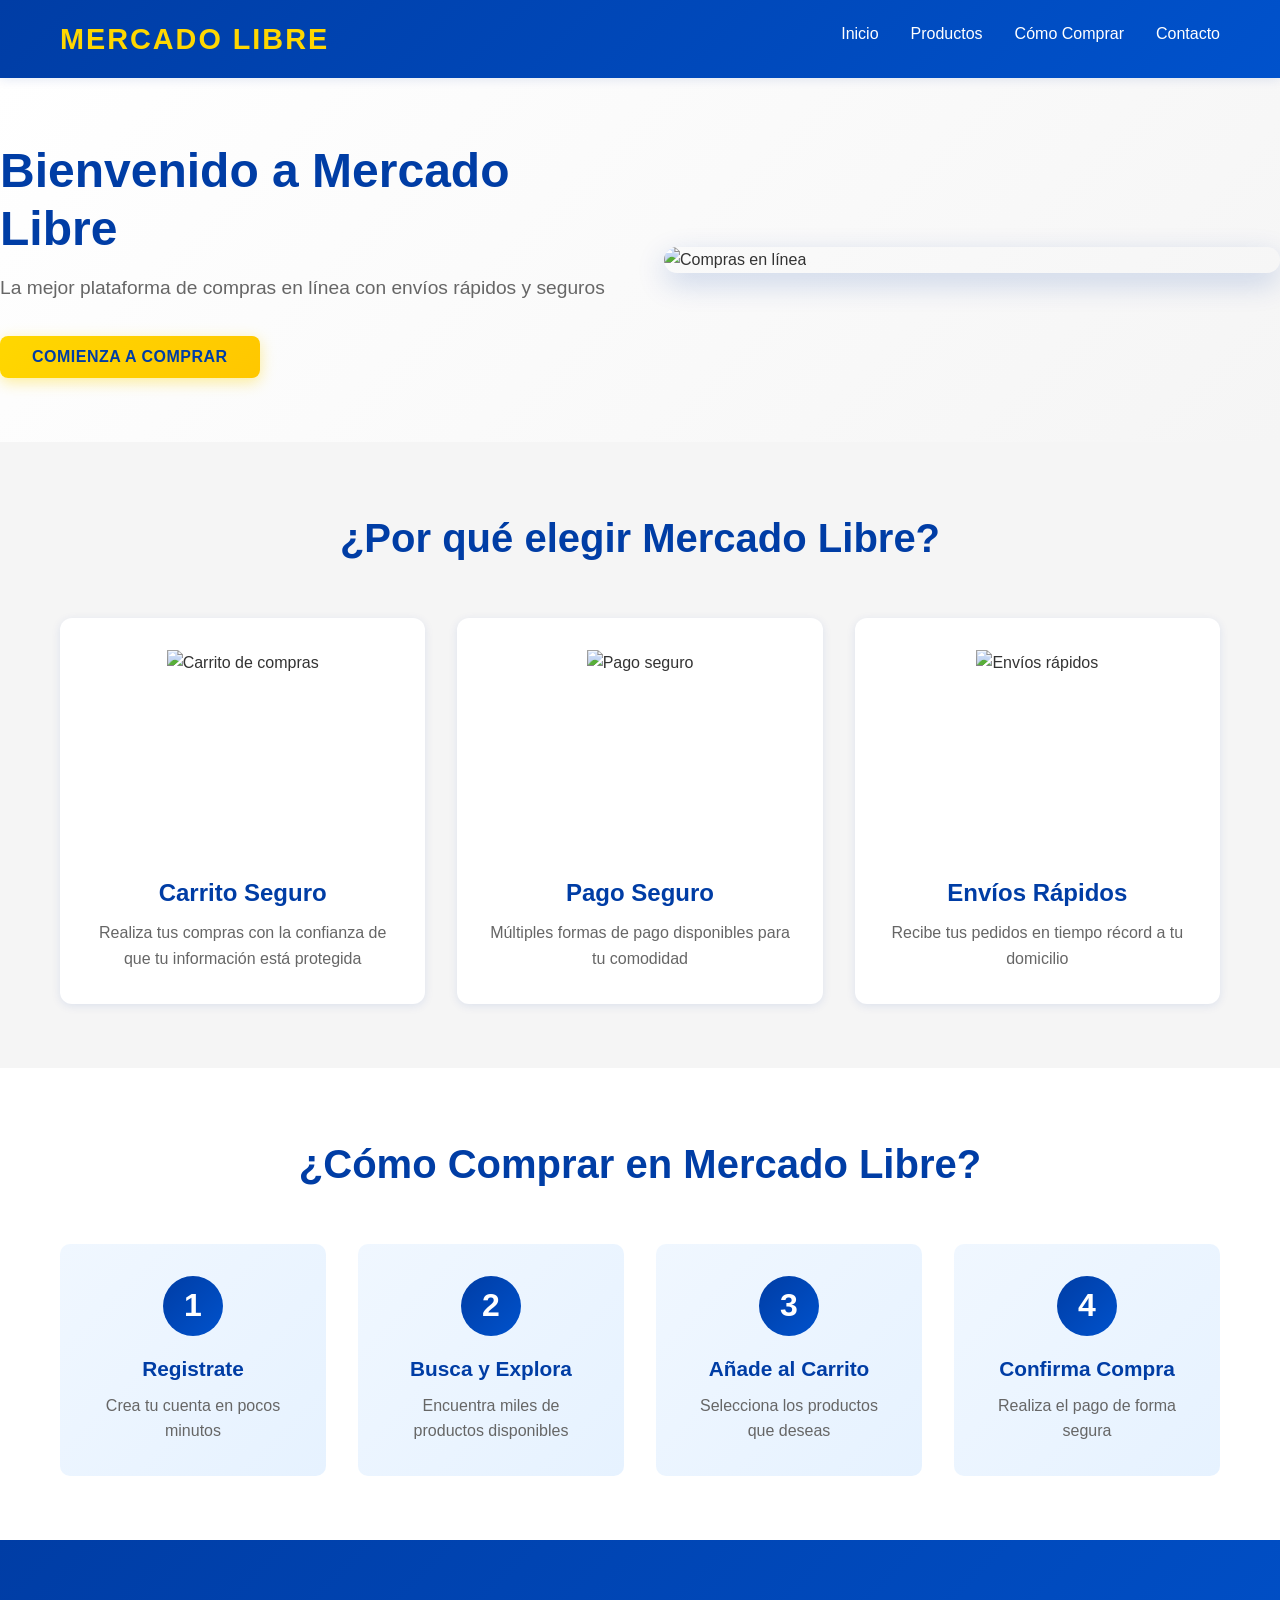
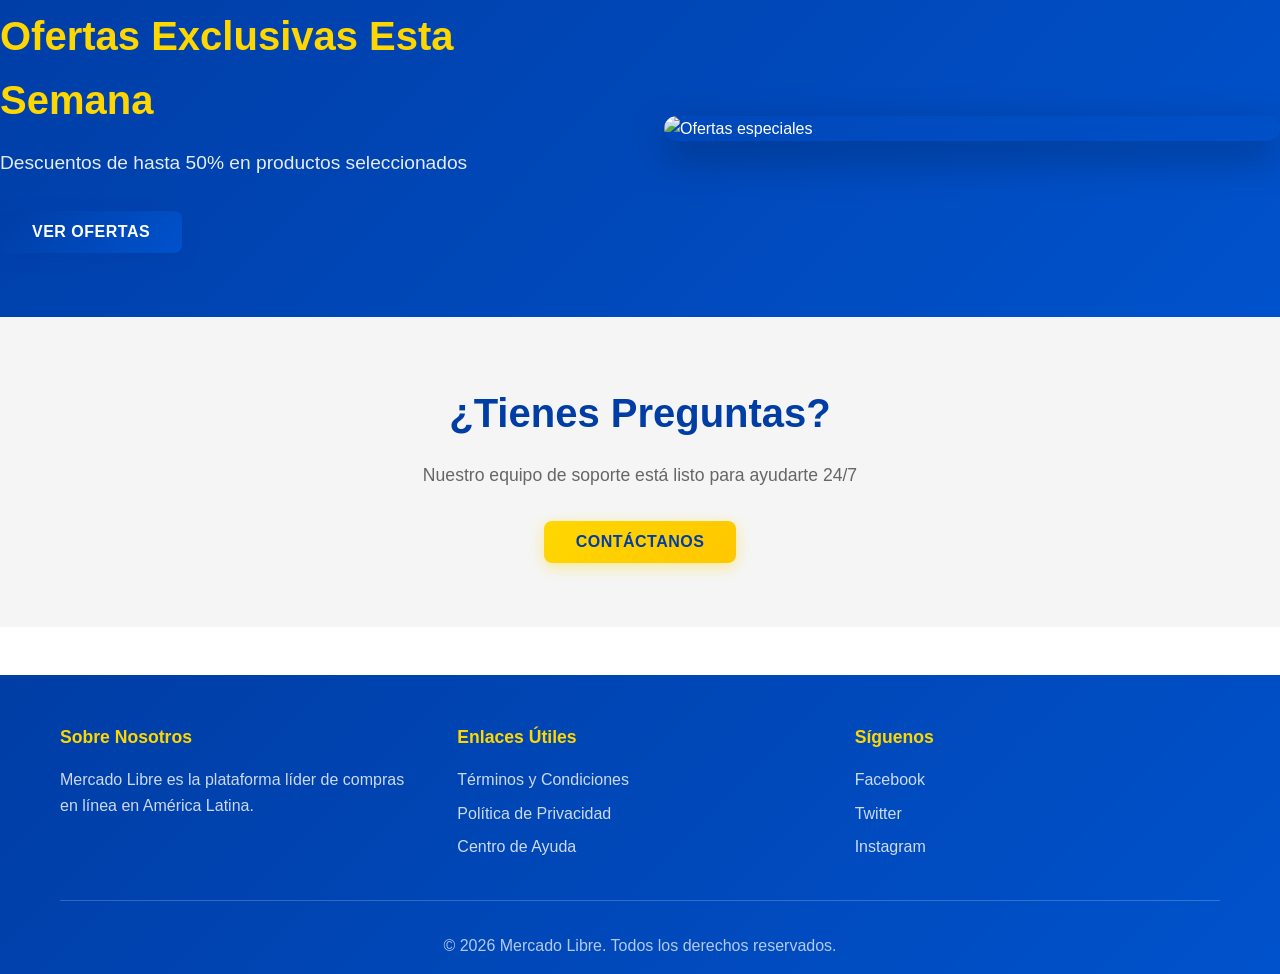
==== index.html @ 4886dabc "feat: creando estructura y styles web mercado libre" ====
<!DOCTYPE html>
<html lang="es">
<head>
    <meta charset="UTF-8">
    <meta name="viewport" content="width=device-width, initial-scale=1.0">
    <title>Mercado Libre - Tu Tienda Online de Confianza</title>
    <link rel="stylesheet" href="styles.css">
</head>
<body>
    <!-- Navegación -->
    <header class="navbar">
        <div class="container">
            <div class="logo">Mercado Libre</div>
            <nav class="nav-links">
                <a href="#inicio">Inicio</a>
                <a href="#productos">Productos</a>
                <a href="#compras">Cómo Comprar</a>
                <a href="#contacto">Contacto</a>
            </nav>
        </div>
    </header>

    <!-- Banner Principal -->
    <section id="inicio" class="hero">
        <div class="hero-content">
            <h1>Bienvenido a Mercado Libre</h1>
            <p>La mejor plataforma de compras en línea con envíos rápidos y seguros</p>
            <button class="btn btn-primary">Comienza a Comprar</button>
        </div>
        <div class="hero-image">
            <img src="img/laptop-shopping-bags-online-shopping-concept.jpg" alt="Compras en línea">
        </div>
    </section>

    <!-- Sección de Características -->
    <section class="features">
        <div class="container">
            <h2>¿Por qué elegir Mercado Libre?</h2>
            <div class="features-grid">
                <div class="feature-card">
                    <div class="feature-image">
                        <img src="img/add-cart-buy-now-online-commerce-graphic-concept.jpg" alt="Carrito de compras">
                    </div>
                    <h3>Carrito Seguro</h3>
                    <p>Realiza tus compras con la confianza de que tu información está protegida</p>
                </div>
                <div class="feature-card">
                    <div class="feature-image">
                        <img src="img/young-smiling-man-buying-internet-holding-credit-card-paying-purchase-with-laptop-standing-blue-background.jpg" alt="Pago seguro">
                    </div>
                    <h3>Pago Seguro</h3>
                    <p>Múltiples formas de pago disponibles para tu comodidad</p>
                </div>
                <div class="feature-card">
                    <div class="feature-image">
                        <img src="img/high-angle-delivery-man-with-laptop-packages.jpg" alt="Envíos rápidos">
                    </div>
                    <h3>Envíos Rápidos</h3>
                    <p>Recibe tus pedidos en tiempo récord a tu domicilio</p>
                </div>
            </div>
        </div>
    </section>

    <!-- Sección de Compras -->
    <section id="compras" class="how-to-buy">
        <div class="container">
            <h2>¿Cómo Comprar en Mercado Libre?</h2>
            <div class="steps">
                <div class="step">
                    <div class="step-number">1</div>
                    <h3>Registrate</h3>
                    <p>Crea tu cuenta en pocos minutos</p>
                </div>
                <div class="step">
                    <div class="step-number">2</div>
                    <h3>Busca y Explora</h3>
                    <p>Encuentra miles de productos disponibles</p>
                </div>
                <div class="step">
                    <div class="step-number">3</div>
                    <h3>Añade al Carrito</h3>
                    <p>Selecciona los productos que deseas</p>
                </div>
                <div class="step">
                    <div class="step-number">4</div>
                    <h3>Confirma Compra</h3>
                    <p>Realiza el pago de forma segura</p>
                </div>
            </div>
        </div>
    </section>

    <!-- Sección Destacada -->
    <section id="productos" class="promo">
        <div class="promo-content">
            <h2>Ofertas Exclusivas Esta Semana</h2>
            <p>Descuentos de hasta 50% en productos seleccionados</p>
            <button class="btn btn-secondary">Ver Ofertas</button>
        </div>
        <div class="promo-image">
            <img src="img/add-cart-buy-now-online-commerce-graphic-concept (1).jpg" alt="Ofertas especiales">
        </div>
    </section>

    <!-- Contacto -->
    <section id="contacto" class="contact">
        <div class="container">
            <h2>¿Tienes Preguntas?</h2>
            <p>Nuestro equipo de soporte está listo para ayudarte 24/7</p>
            <button class="btn btn-primary">Contáctanos</button>
        </div>
    </section>

    <!-- Footer -->
    <footer class="footer">
        <div class="container">
            <div class="footer-content">
                <div class="footer-section">
                    <h4>Sobre Nosotros</h4>
                    <p>Mercado Libre es la plataforma líder de compras en línea en América Latina.</p>
                </div>
                <div class="footer-section">
                    <h4>Enlaces Útiles</h4>
                    <ul>
                        <li><a href="#">Términos y Condiciones</a></li>
                        <li><a href="#">Política de Privacidad</a></li>
                        <li><a href="#">Centro de Ayuda</a></li>
                    </ul>
                </div>
                <div class="footer-section">
                    <h4>Síguenos</h4>
                    <ul>
                        <li><a href="#">Facebook</a></li>
                        <li><a href="#">Twitter</a></li>
                        <li><a href="#">Instagram</a></li>
                    </ul>
                </div>
            </div>
            <div class="footer-bottom">
                <p>&copy; 2026 Mercado Libre. Todos los derechos reservados.</p>
            </div>
        </div>
    </footer>
</body>
</html>
---- styles.css ----
/* ==========================================
   Variables y Estilos Globales
   ========================================== */
:root {
    --primary-color: #FFD700;
    --secondary-color: #003DA5;
    --light-bg: #F5F5F5;
    --text-dark: #333333;
    --text-light: #666666;
    --border-color: #DDDDDD;
    --shadow: 0 2px 10px rgba(0, 61, 165, 0.1);
    --transition: all 0.3s ease;
}

* {
    margin: 0;
    padding: 0;
    box-sizing: border-box;
}

html {
    scroll-behavior: smooth;
}

body {
    font-family: 'Segoe UI', Tahoma, Geneva, Verdana, sans-serif;
    color: var(--text-dark);
    line-height: 1.6;
    background-color: #FFFFFF;
}

.container {
    max-width: 1200px;
    margin: 0 auto;
    padding: 0 20px;
}

/* ==========================================
   Navegación
   ========================================== */
.navbar {
    background: linear-gradient(135deg, var(--secondary-color), #0052cc);
    padding: 1rem 0;
    position: sticky;
    top: 0;
    z-index: 1000;
    box-shadow: var(--shadow);
}

.navbar .container {
    display: flex;
    justify-content: space-between;
    align-items: center;
}

.logo {
    font-size: 1.8rem;
    font-weight: bold;
    color: var(--primary-color);
    text-transform: uppercase;
    letter-spacing: 2px;
}

.nav-links {
    display: flex;
    gap: 2rem;
}

.nav-links a {
    color: white;
    text-decoration: none;
    font-weight: 500;
    transition: var(--transition);
    border-bottom: 2px solid transparent;
    padding-bottom: 0.5rem;
}

.nav-links a:hover {
    color: var(--primary-color);
    border-bottom-color: var(--primary-color);
}

/* ==========================================
   Sección Hero
   ========================================== */
.hero {
    display: grid;
    grid-template-columns: 1fr 1fr;
    gap: 3rem;
    align-items: center;
    padding: 4rem 0;
    background: linear-gradient(135deg, #ffffff, #F5F5F5);
}

.hero-content h1 {
    font-size: 3rem;
    color: var(--secondary-color);
    margin-bottom: 1rem;
    line-height: 1.2;
}

.hero-content p {
    font-size: 1.2rem;
    color: var(--text-light);
    margin-bottom: 2rem;
}

.hero-image {
    overflow: hidden;
    border-radius: 15px;
    box-shadow: 0 10px 30px rgba(0, 61, 165, 0.2);
}

.hero-image img {
    width: 100%;
    height: 100%;
    object-fit: cover;
    transition: var(--transition);
}

.hero-image:hover img {
    transform: scale(1.05);
}

/* ==========================================
   Botones
   ========================================== */
.btn {
    padding: 0.75rem 2rem;
    border: none;
    border-radius: 8px;
    font-size: 1rem;
    font-weight: 600;
    cursor: pointer;
    transition: var(--transition);
    text-transform: uppercase;
    letter-spacing: 0.5px;
}

.btn-primary {
    background: linear-gradient(135deg, var(--primary-color), #ffc700);
    color: var(--secondary-color);
    box-shadow: 0 4px 15px rgba(255, 215, 0, 0.4);
}

.btn-primary:hover {
    transform: translateY(-2px);
    box-shadow: 0 6px 20px rgba(255, 215, 0, 0.6);
}

.btn-secondary {
    background: linear-gradient(135deg, var(--secondary-color), #0052cc);
    color: white;
    box-shadow: 0 4px 15px rgba(0, 61, 165, 0.4);
}

.btn-secondary:hover {
    transform: translateY(-2px);
    box-shadow: 0 6px 20px rgba(0, 61, 165, 0.6);
}

/* ==========================================
   Sección de Características
   ========================================== */
.features {
    padding: 4rem 0;
    background-color: var(--light-bg);
}

.features h2 {
    text-align: center;
    font-size: 2.5rem;
    color: var(--secondary-color);
    margin-bottom: 3rem;
}

.features-grid {
    display: grid;
    grid-template-columns: repeat(auto-fit, minmax(300px, 1fr));
    gap: 2rem;
}

.feature-card {
    background: white;
    border-radius: 12px;
    padding: 2rem;
    text-align: center;
    box-shadow: var(--shadow);
    transition: var(--transition);
}

.feature-card:hover {
    transform: translateY(-10px);
    box-shadow: 0 15px 40px rgba(0, 61, 165, 0.15);
}

.feature-image {
    width: 100%;
    height: 200px;
    border-radius: 10px;
    overflow: hidden;
    margin-bottom: 1.5rem;
}

.feature-image img {
    width: 100%;
    height: 100%;
    object-fit: cover;
    transition: var(--transition);
}

.feature-card:hover .feature-image img {
    transform: scale(1.1);
}

.feature-card h3 {
    color: var(--secondary-color);
    margin-bottom: 0.5rem;
    font-size: 1.5rem;
}

.feature-card p {
    color: var(--text-light);
}

/* ==========================================
   Sección de Pasos
   ========================================== */
.how-to-buy {
    padding: 4rem 0;
    background-color: white;
}

.how-to-buy h2 {
    text-align: center;
    font-size: 2.5rem;
    color: var(--secondary-color);
    margin-bottom: 3rem;
}

.steps {
    display: grid;
    grid-template-columns: repeat(auto-fit, minmax(250px, 1fr));
    gap: 2rem;
}

.step {
    text-align: center;
    padding: 2rem;
    border-radius: 10px;
    background: linear-gradient(135deg, #f0f7ff, #e6f2ff);
    transition: var(--transition);
}

.step:hover {
    background: linear-gradient(135deg, var(--primary-color), #ffe680);
}

.step-number {
    background: linear-gradient(135deg, var(--secondary-color), #0052cc);
    color: white;
    width: 60px;
    height: 60px;
    border-radius: 50%;
    display: flex;
    align-items: center;
    justify-content: center;
    font-size: 2rem;
    font-weight: bold;
    margin: 0 auto 1rem;
}

.step h3 {
    color: var(--secondary-color);
    margin-bottom: 0.5rem;
    font-size: 1.3rem;
}

.step p {
    color: var(--text-light);
}

/* ==========================================
   Sección Promoción
   ========================================== */
.promo {
    display: grid;
    grid-template-columns: 1fr 1fr;
    gap: 3rem;
    align-items: center;
    padding: 4rem 0;
    background: linear-gradient(135deg, var(--secondary-color), #0052cc);
    color: white;
}

.promo-content h2 {
    font-size: 2.5rem;
    margin-bottom: 1rem;
    color: var(--primary-color);
}

.promo-content p {
    font-size: 1.2rem;
    margin-bottom: 2rem;
    opacity: 0.9;
}

.promo-image {
    border-radius: 15px;
    overflow: hidden;
    box-shadow: 0 15px 40px rgba(0, 0, 0, 0.3);
}

.promo-image img {
    width: 100%;
    height: 100%;
    object-fit: cover;
    transition: var(--transition);
}

.promo:hover .promo-image img {
    transform: scale(1.05);
}

/* ==========================================
   Sección de Contacto
   ========================================== */
.contact {
    padding: 4rem 0;
    text-align: center;
    background-color: var(--light-bg);
}

.contact h2 {
    font-size: 2.5rem;
    color: var(--secondary-color);
    margin-bottom: 1rem;
}

.contact p {
    font-size: 1.1rem;
    color: var(--text-light);
    margin-bottom: 2rem;
}

/* ==========================================
   Footer
   ========================================== */
.footer {
    background: linear-gradient(135deg, var(--secondary-color), #0052cc);
    color: white;
    padding: 3rem 0 1rem;
    margin-top: 3rem;
}

.footer-content {
    display: grid;
    grid-template-columns: repeat(auto-fit, minmax(250px, 1fr));
    gap: 2rem;
    margin-bottom: 2rem;
}

.footer-section h4 {
    color: var(--primary-color);
    margin-bottom: 1rem;
    font-size: 1.1rem;
}

.footer-section p {
    color: rgba(255, 255, 255, 0.8);
}

.footer-section ul {
    list-style: none;
}

.footer-section ul li {
    margin-bottom: 0.5rem;
}

.footer-section a {
    color: rgba(255, 255, 255, 0.8);
    text-decoration: none;
    transition: var(--transition);
}

.footer-section a:hover {
    color: var(--primary-color);
}

.footer-bottom {
    border-top: 1px solid rgba(255, 255, 255, 0.2);
    padding-top: 2rem;
    text-align: center;
    color: rgba(255, 255, 255, 0.7);
}

/* ==========================================
   Responsivo
   ========================================== */
@media (max-width: 768px) {
    .nav-links {
        gap: 1rem;
        font-size: 0.9rem;
    }

    .hero {
        grid-template-columns: 1fr;
        padding: 2rem 0;
    }

    .hero-content h1 {
        font-size: 2rem;
    }

    .promo {
        grid-template-columns: 1fr;
        padding: 2rem 0;
    }

    .features h2,
    .how-to-buy h2,
    .contact h2 {
        font-size: 2rem;
    }

    .hero-image img,
    .promo-image img {
        height: auto;
        min-height: 300px;
    }
}

@media (max-width: 480px) {
    .nav-links {
        flex-direction: column;
        gap: 0.5rem;
    }

    .logo {
        font-size: 1.3rem;
    }

    .hero-content h1 {
        font-size: 1.5rem;
    }

    .btn {
        padding: 0.6rem 1.5rem;
        font-size: 0.9rem;
    }

    .step-number {
        width: 50px;
        height: 50px;
        font-size: 1.5rem;
    }
}
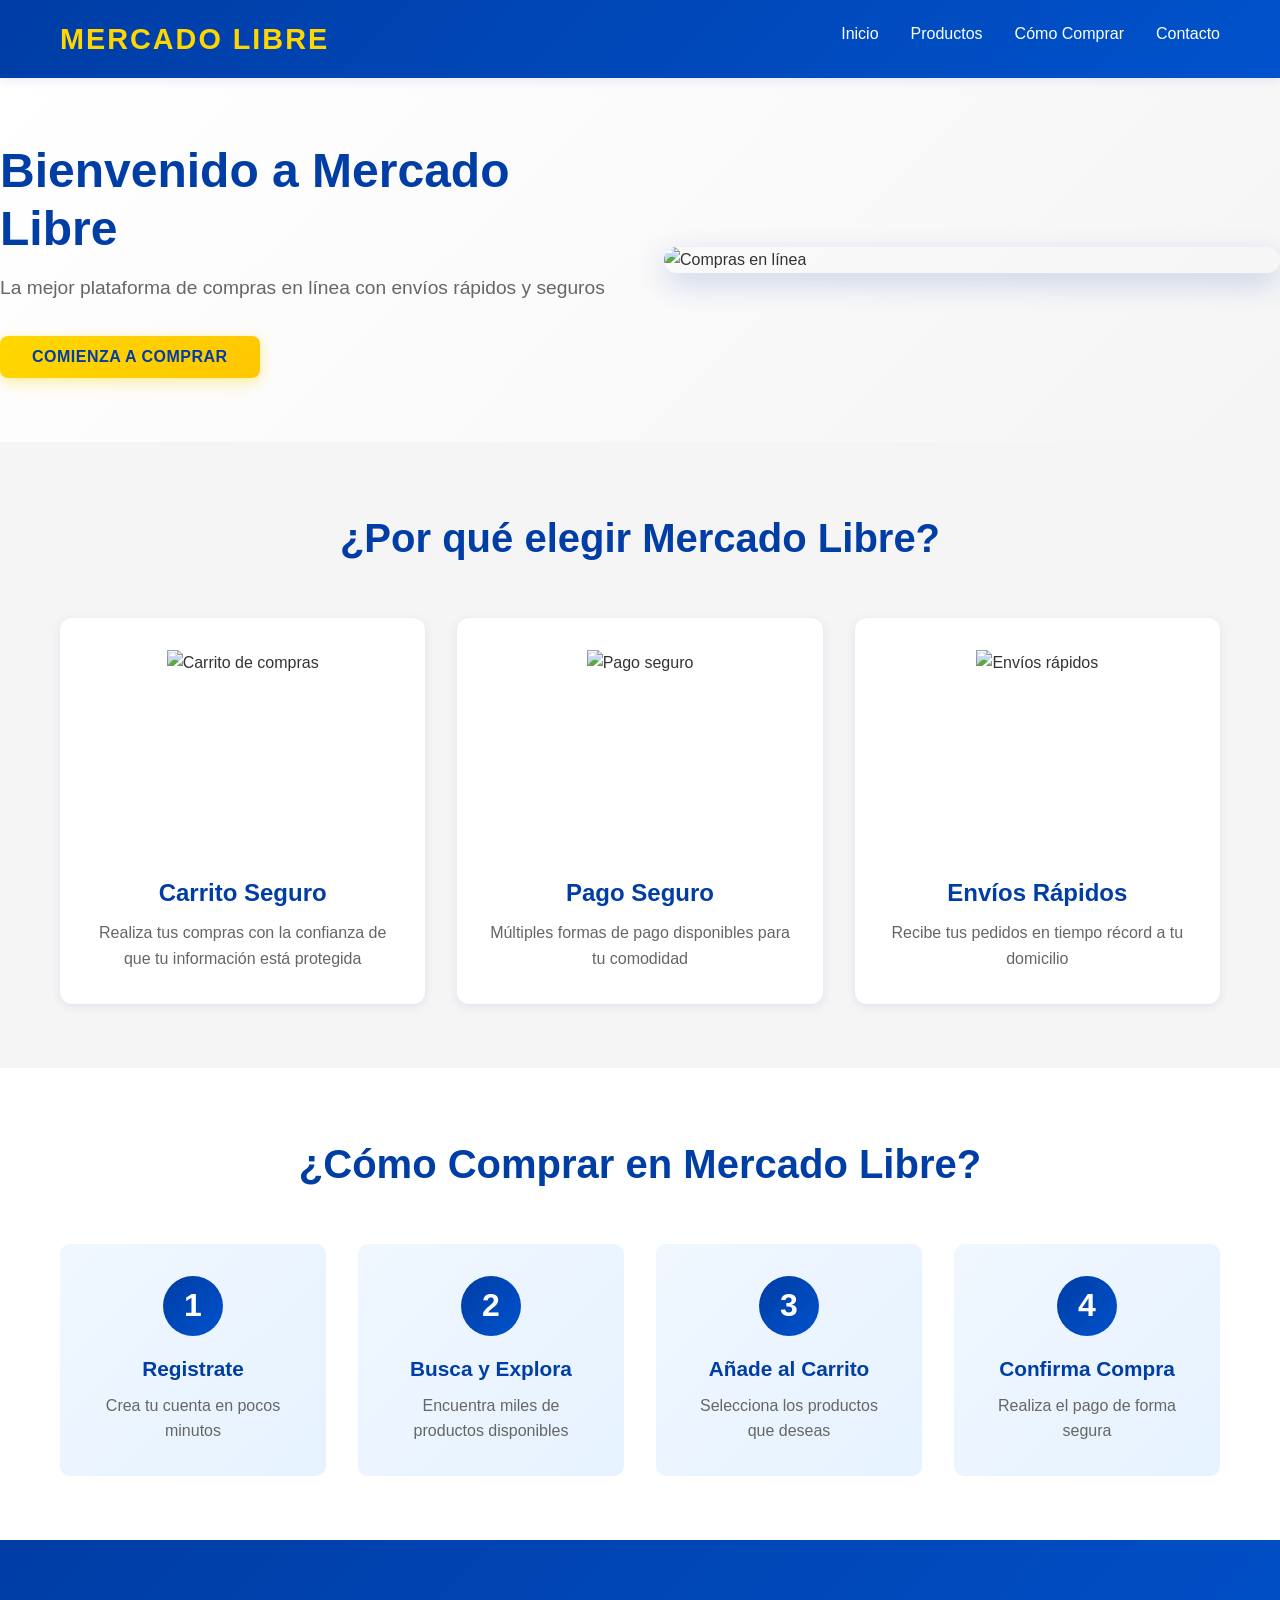
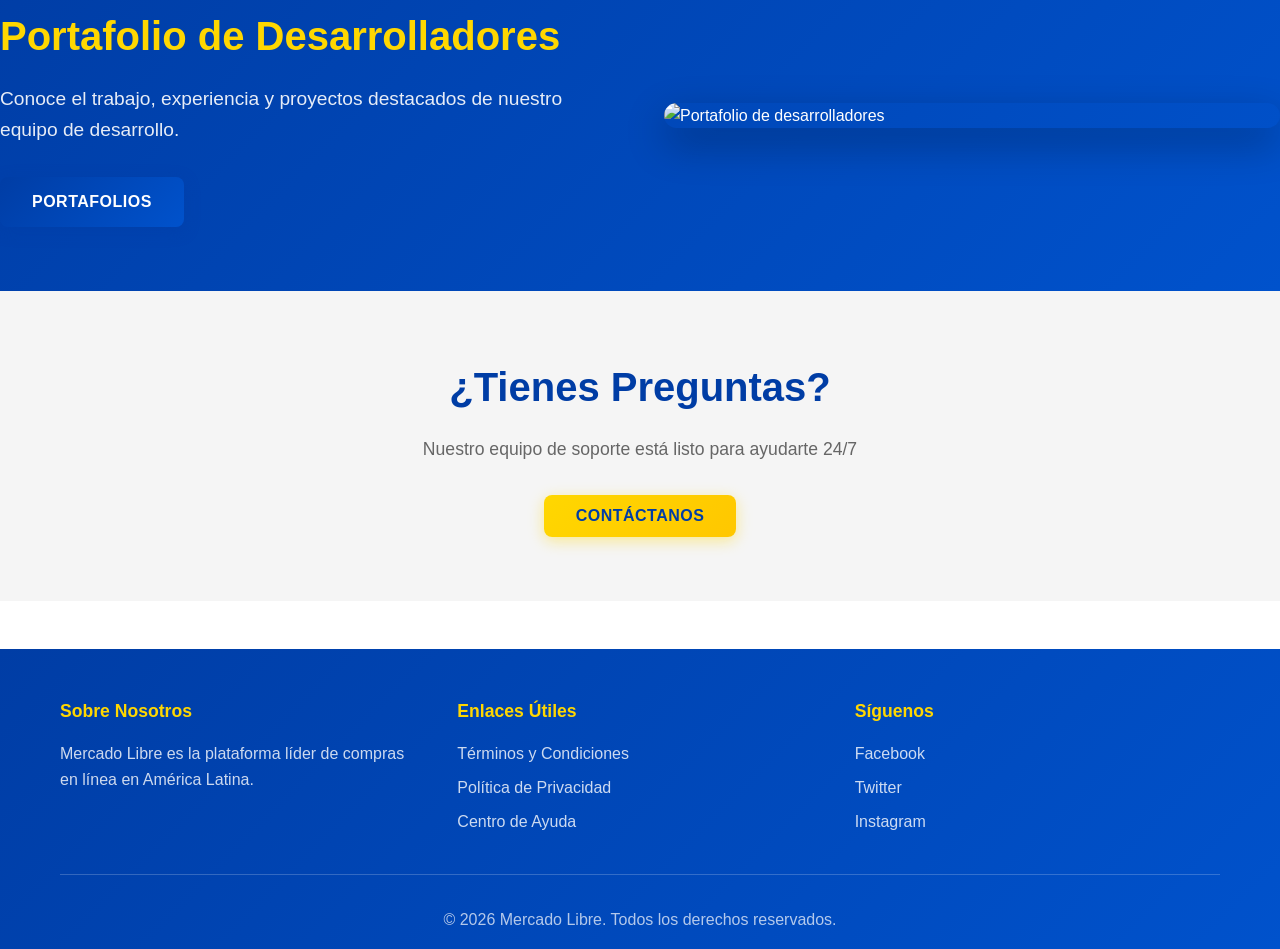
==== commit c4902cd9: "feat: actualización sección de portafolio, creación de ruta /portafolios" ====
--- a/index.html
+++ b/index.html
@@ -1,4 +1,4 @@
-<!DOCTYPE html>
+﻿<!DOCTYPE html>
 <html lang="es">
 <head>
     <meta charset="UTF-8">
@@ -94,12 +94,12 @@
     <!-- Sección Destacada -->
     <section id="productos" class="promo">
         <div class="promo-content">
-            <h2>Ofertas Exclusivas Esta Semana</h2>
-            <p>Descuentos de hasta 50% en productos seleccionados</p>
-            <button class="btn btn-secondary">Ver Ofertas</button>
+            <h2>Portafolio de Desarrolladores</h2>
+            <p>Conoce el trabajo, experiencia y proyectos destacados de nuestro equipo de desarrollo.</p>
+            <a class="btn btn-secondary" href="/portafolios">Portafolios</a>
         </div>
         <div class="promo-image">
-            <img src="img/add-cart-buy-now-online-commerce-graphic-concept (1).jpg" alt="Ofertas especiales">
+            <img src="img/add-cart-buy-now-online-commerce-graphic-concept (1).jpg" alt="Portafolio de desarrolladores">
         </div>
     </section>
 
@@ -144,3 +144,5 @@
     </footer>
 </body>
 </html>
+
+
--- a/styles.css
+++ b/styles.css
@@ -1,4 +1,4 @@
-/* ==========================================
+﻿/* ==========================================
    Variables y Estilos Globales
    ========================================== */
 :root {
@@ -126,6 +126,8 @@
    Botones
    ========================================== */
 .btn {
+    display: inline-block;
+    text-decoration: none;
     padding: 0.75rem 2rem;
     border: none;
     border-radius: 8px;
@@ -446,6 +448,8 @@
     }
 
     .btn {
+        display: inline-block;
+        text-decoration: none;
         padding: 0.6rem 1.5rem;
         font-size: 0.9rem;
     }
@@ -456,3 +460,5 @@
         font-size: 1.5rem;
     }
 }
+
+
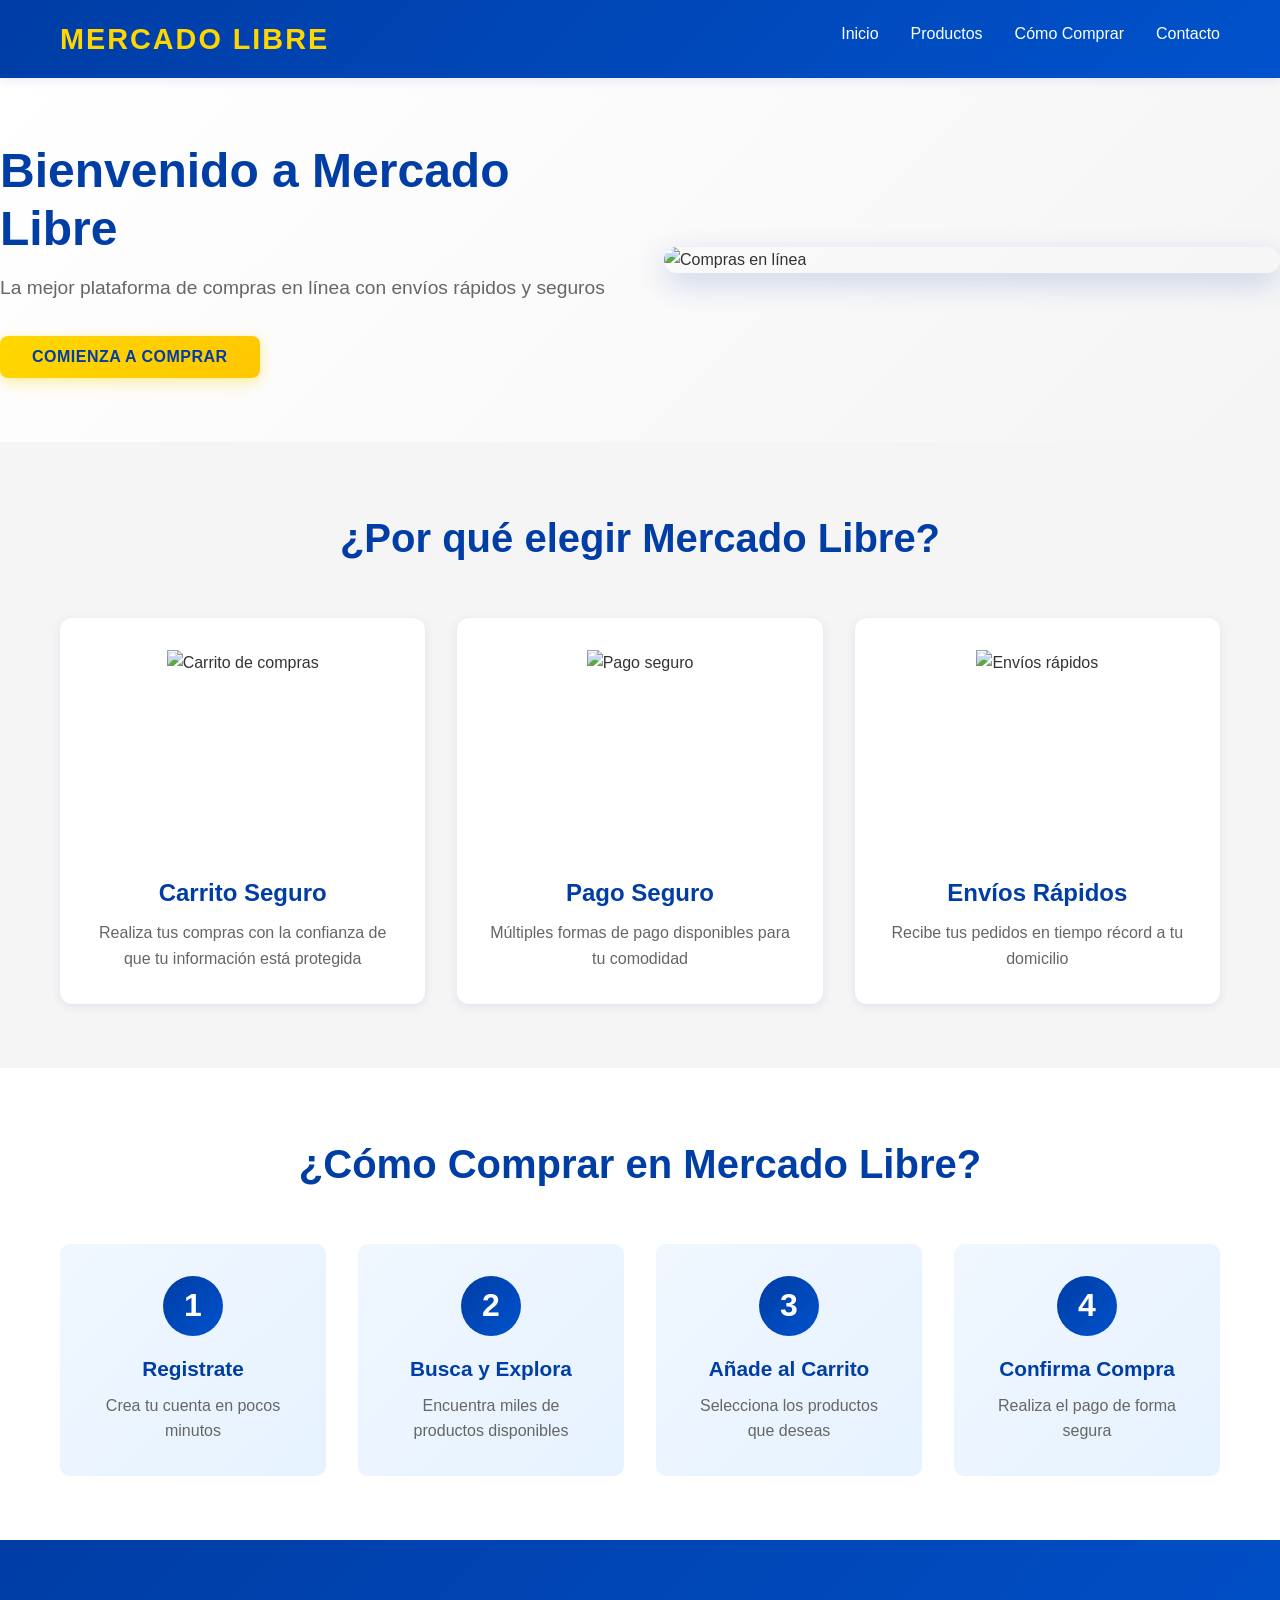
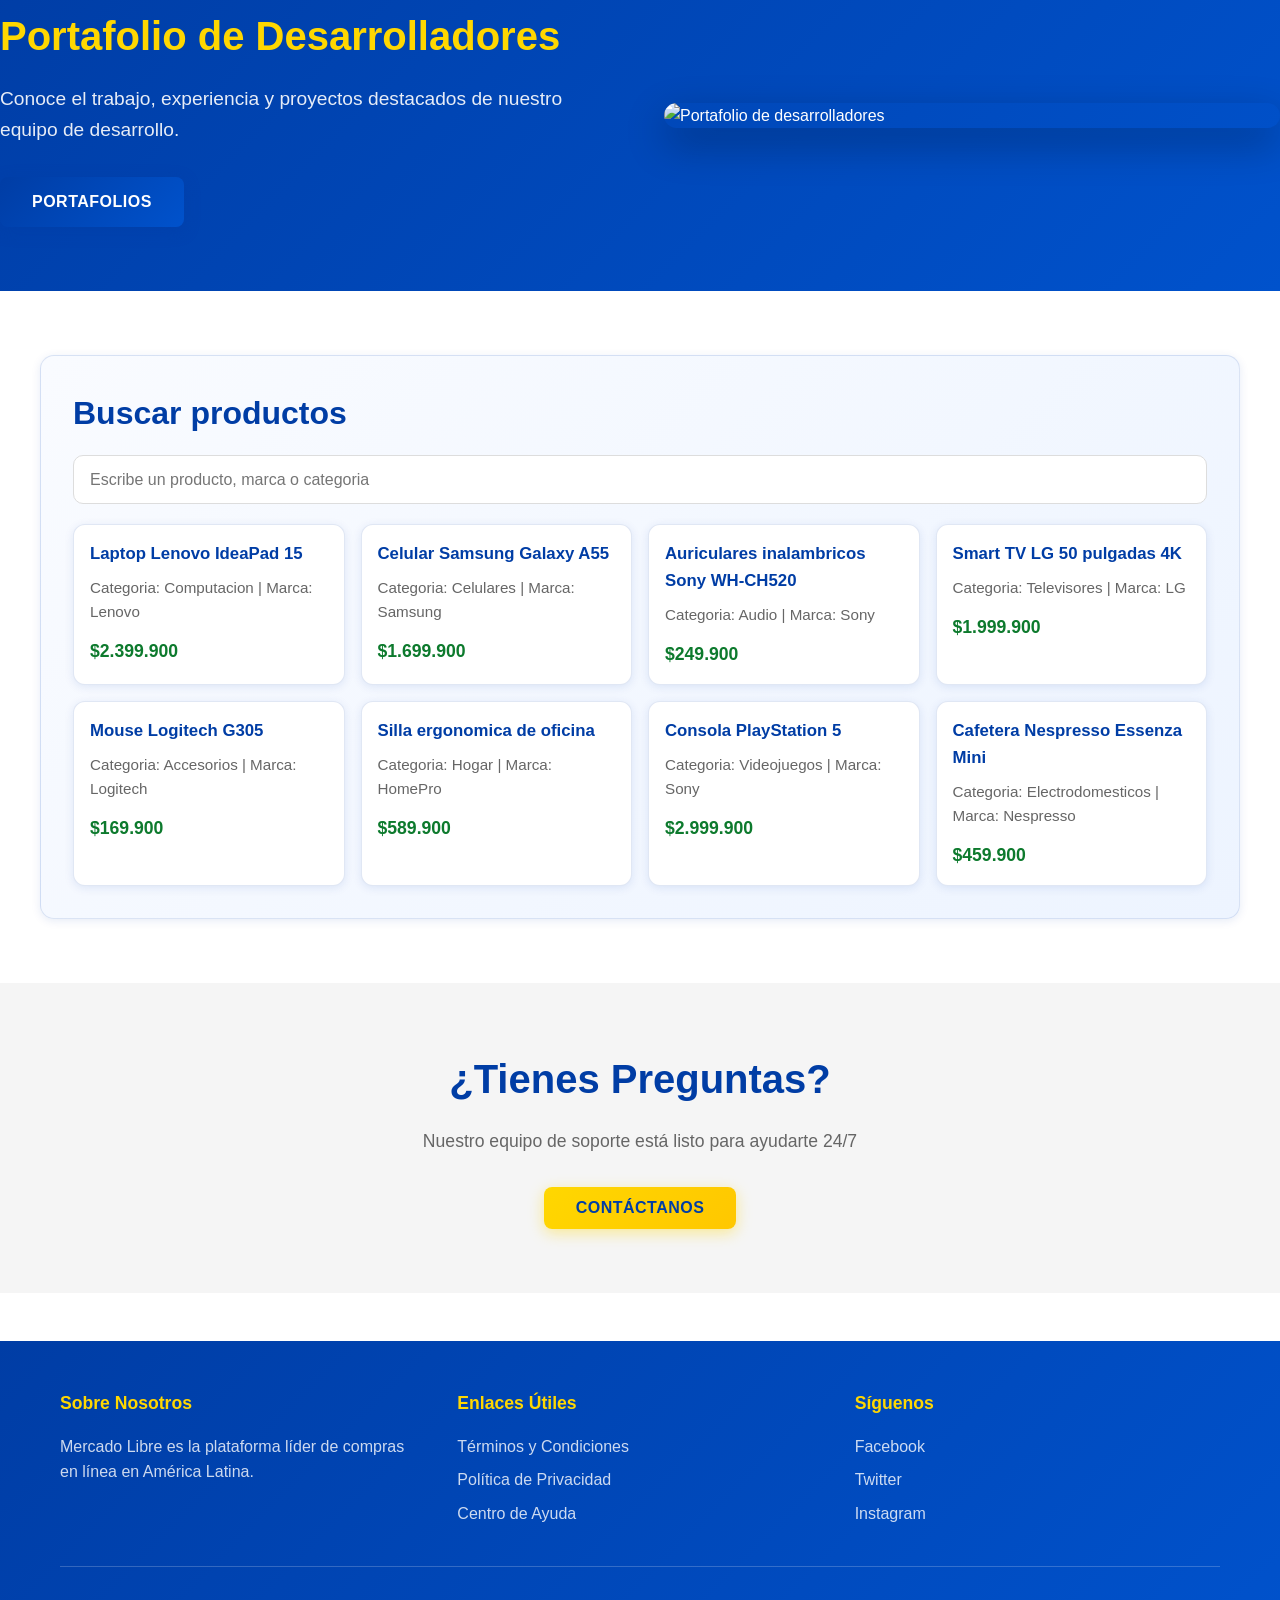
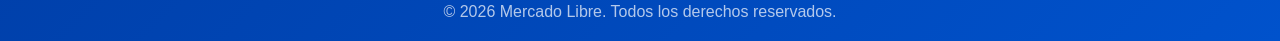
==== commit 3a0e6375: "Modificaciones" ====
--- a/index.html
+++ b/index.html
@@ -25,7 +25,7 @@
         <div class="hero-content">
             <h1>Bienvenido a Mercado Libre</h1>
             <p>La mejor plataforma de compras en línea con envíos rápidos y seguros</p>
-            <button class="btn btn-primary">Comienza a Comprar</button>
+            <button id="startShoppingButton" class="btn btn-primary">Comienza a Comprar</button>
         </div>
         <div class="hero-image">
             <img src="img/laptop-shopping-bags-online-shopping-concept.jpg" alt="Compras en línea">
@@ -103,6 +103,19 @@
         </div>
     </section>
 
+    <!-- Buscador de Productos -->
+    <section id="productos-buscador" class="container product-search-section">
+        <h2>Buscar productos</h2>
+        <input
+            type="text"
+            id="productSearchInput"
+            class="product-search-input"
+            placeholder="Escribe un producto, marca o categoria"
+            aria-label="Buscar productos"
+        >
+        <div id="productsContainer" class="products-grid" aria-live="polite"></div>
+    </section>
+
     <!-- Contacto -->
     <section id="contacto" class="contact">
         <div class="container">
@@ -142,6 +155,7 @@
             </div>
         </div>
     </footer>
+    <script src="app.js"></script>
 </body>
 </html>
 
--- a/styles.css
+++ b/styles.css
@@ -461,4 +461,97 @@
     }
 }
 
-
+/* ==========================================
+   Buscador de Productos (Feature)
+   ========================================== */
+.product-search-section {
+    margin: 4rem auto;
+    padding: 2rem;
+    border-radius: 14px;
+    background: linear-gradient(135deg, #f9fbff, #edf4ff);
+    border: 1px solid rgba(0, 61, 165, 0.12);
+    box-shadow: var(--shadow);
+}
+
+.product-search-section h2 {
+    color: var(--secondary-color);
+    margin-bottom: 1rem;
+    font-size: 2rem;
+}
+
+.product-search-input {
+    width: 100%;
+    padding: 0.9rem 1rem;
+    border: 1px solid var(--border-color);
+    border-radius: 10px;
+    font-size: 1rem;
+    margin-bottom: 1.25rem;
+    outline: none;
+    transition: var(--transition);
+}
+
+.product-search-input:focus {
+    border-color: var(--secondary-color);
+    box-shadow: 0 0 0 4px rgba(0, 61, 165, 0.12);
+}
+
+.products-grid {
+    display: grid;
+    grid-template-columns: repeat(auto-fit, minmax(240px, 1fr));
+    gap: 1rem;
+}
+
+.product-card {
+    background: #ffffff;
+    border: 1px solid rgba(0, 61, 165, 0.12);
+    border-radius: 12px;
+    padding: 1rem;
+    box-shadow: var(--shadow);
+    transition: var(--transition);
+}
+
+.product-card:hover {
+    transform: translateY(-4px);
+    box-shadow: 0 12px 25px rgba(0, 61, 165, 0.16);
+}
+
+.product-card-title {
+    color: var(--secondary-color);
+    font-size: 1.05rem;
+    margin-bottom: 0.5rem;
+}
+
+.product-card-description {
+    color: var(--text-light);
+    font-size: 0.95rem;
+    margin-bottom: 0.8rem;
+}
+
+.product-card-price {
+    color: #0d7a2d;
+    font-size: 1.1rem;
+}
+
+.products-empty-state {
+    grid-column: 1 / -1;
+    text-align: center;
+    border: 1px dashed #e0c96a;
+    border-radius: 10px;
+    background: #fffbe8;
+    color: #6d5600;
+    padding: 1rem;
+    font-weight: 600;
+}
+
+@media (max-width: 768px) {
+    .product-search-section {
+        margin: 2.5rem auto;
+        padding: 1.5rem;
+    }
+
+    .product-search-section h2 {
+        font-size: 1.6rem;
+    }
+}
+
+
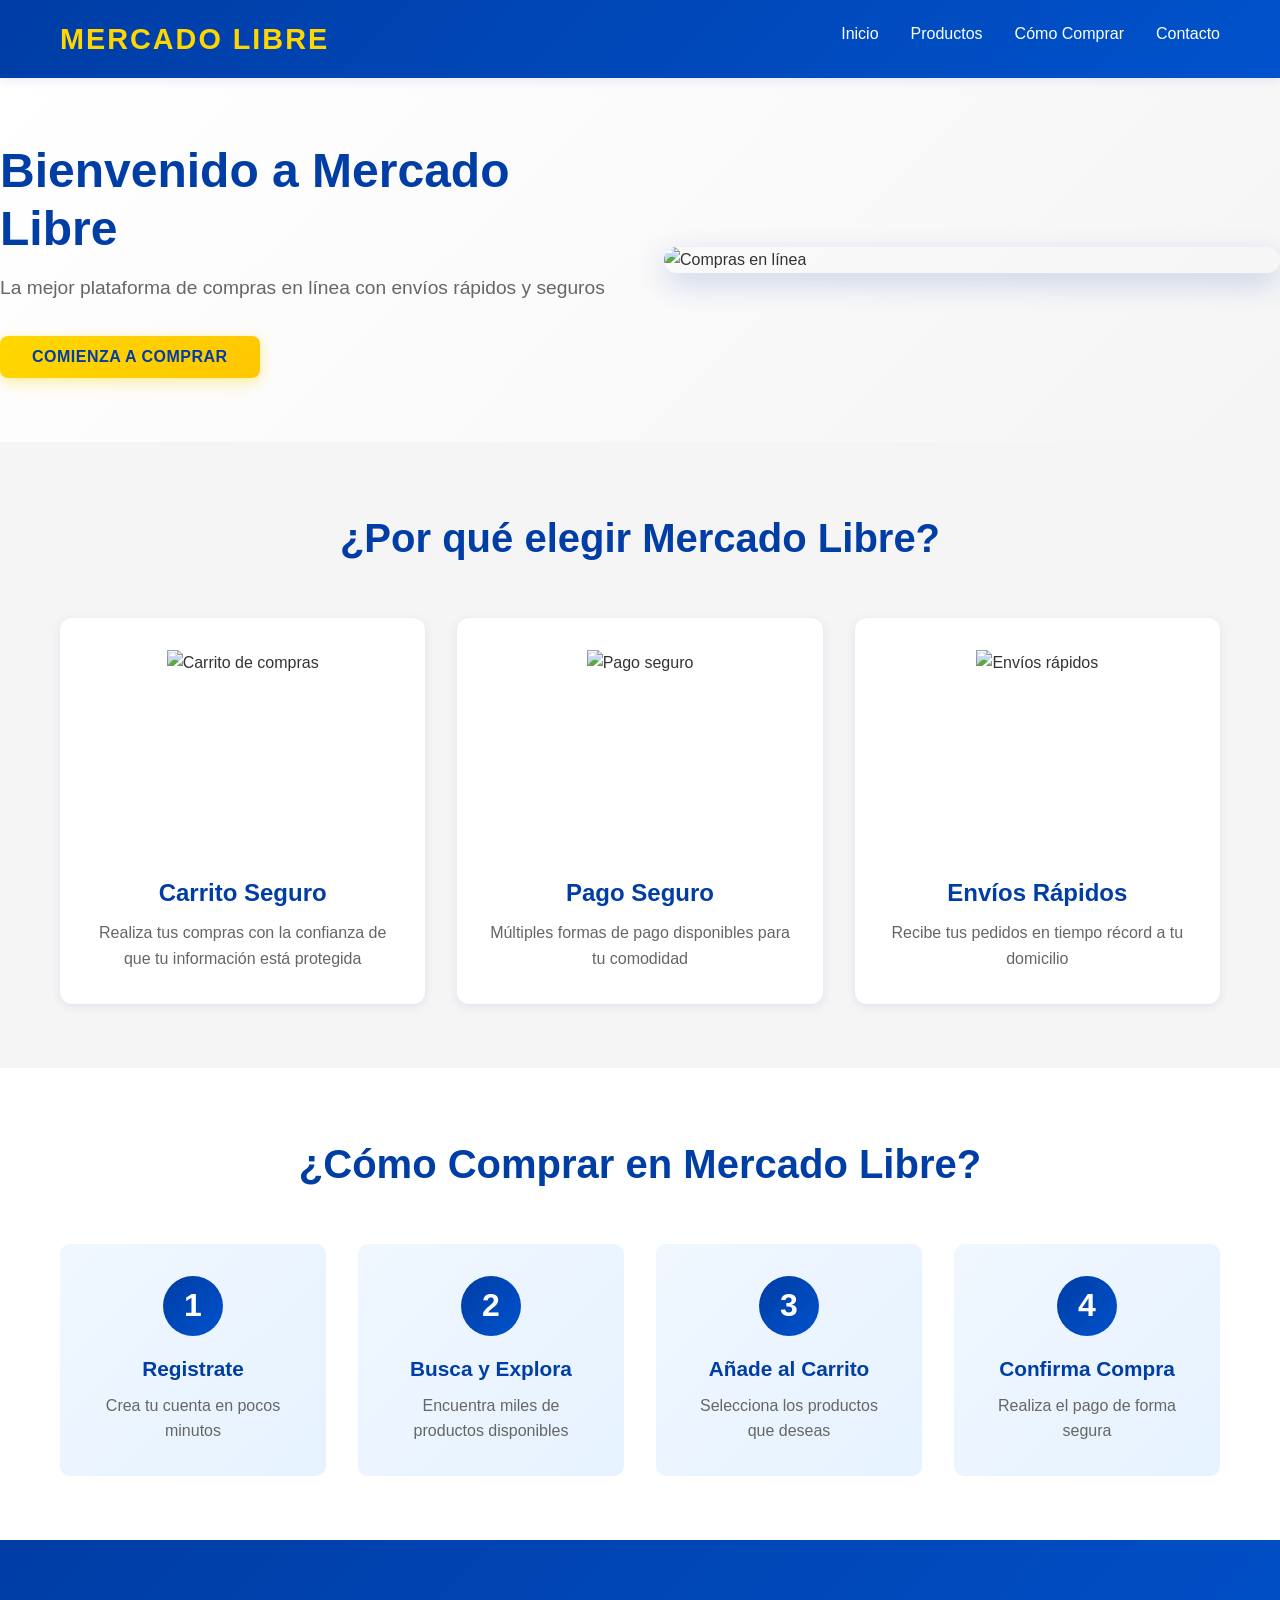
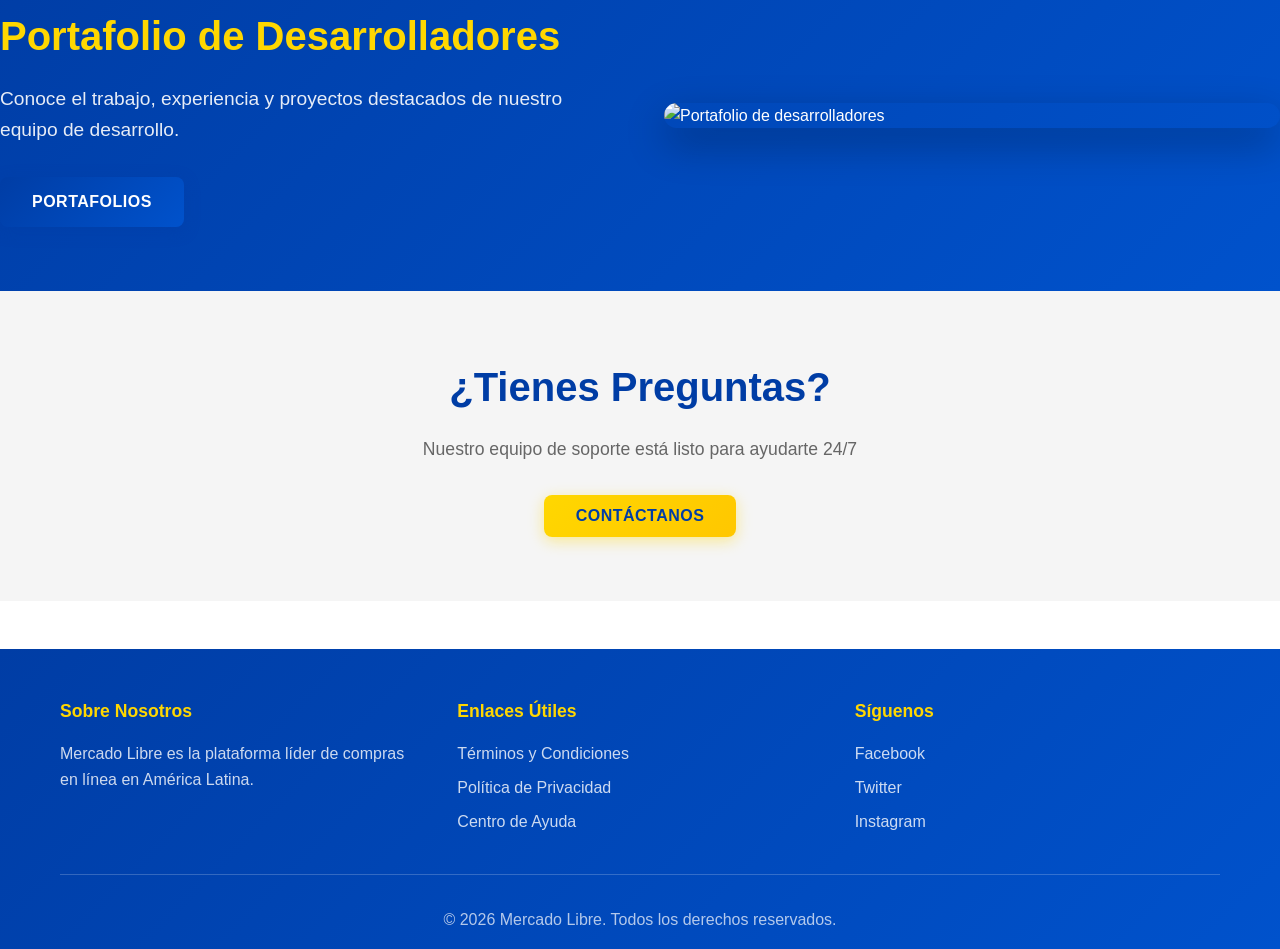
==== commit 49b622e3: "img perfil" ====
--- a/index.html
+++ b/index.html
@@ -25,7 +25,7 @@
         <div class="hero-content">
             <h1>Bienvenido a Mercado Libre</h1>
             <p>La mejor plataforma de compras en línea con envíos rápidos y seguros</p>
-            <button id="startShoppingButton" class="btn btn-primary">Comienza a Comprar</button>
+            <button class="btn btn-primary">Comienza a Comprar</button>
         </div>
         <div class="hero-image">
             <img src="img/laptop-shopping-bags-online-shopping-concept.jpg" alt="Compras en línea">
@@ -96,24 +96,11 @@
         <div class="promo-content">
             <h2>Portafolio de Desarrolladores</h2>
             <p>Conoce el trabajo, experiencia y proyectos destacados de nuestro equipo de desarrollo.</p>
-            <a class="btn btn-secondary" href="/portafolios">Portafolios</a>
+            <a class="btn btn-secondary" href="./portafolios">Portafolios</a>
         </div>
         <div class="promo-image">
             <img src="img/add-cart-buy-now-online-commerce-graphic-concept (1).jpg" alt="Portafolio de desarrolladores">
         </div>
-    </section>
-
-    <!-- Buscador de Productos -->
-    <section id="productos-buscador" class="container product-search-section">
-        <h2>Buscar productos</h2>
-        <input
-            type="text"
-            id="productSearchInput"
-            class="product-search-input"
-            placeholder="Escribe un producto, marca o categoria"
-            aria-label="Buscar productos"
-        >
-        <div id="productsContainer" class="products-grid" aria-live="polite"></div>
     </section>
 
     <!-- Contacto -->
@@ -155,7 +142,6 @@
             </div>
         </div>
     </footer>
-    <script src="app.js"></script>
 </body>
 </html>
 
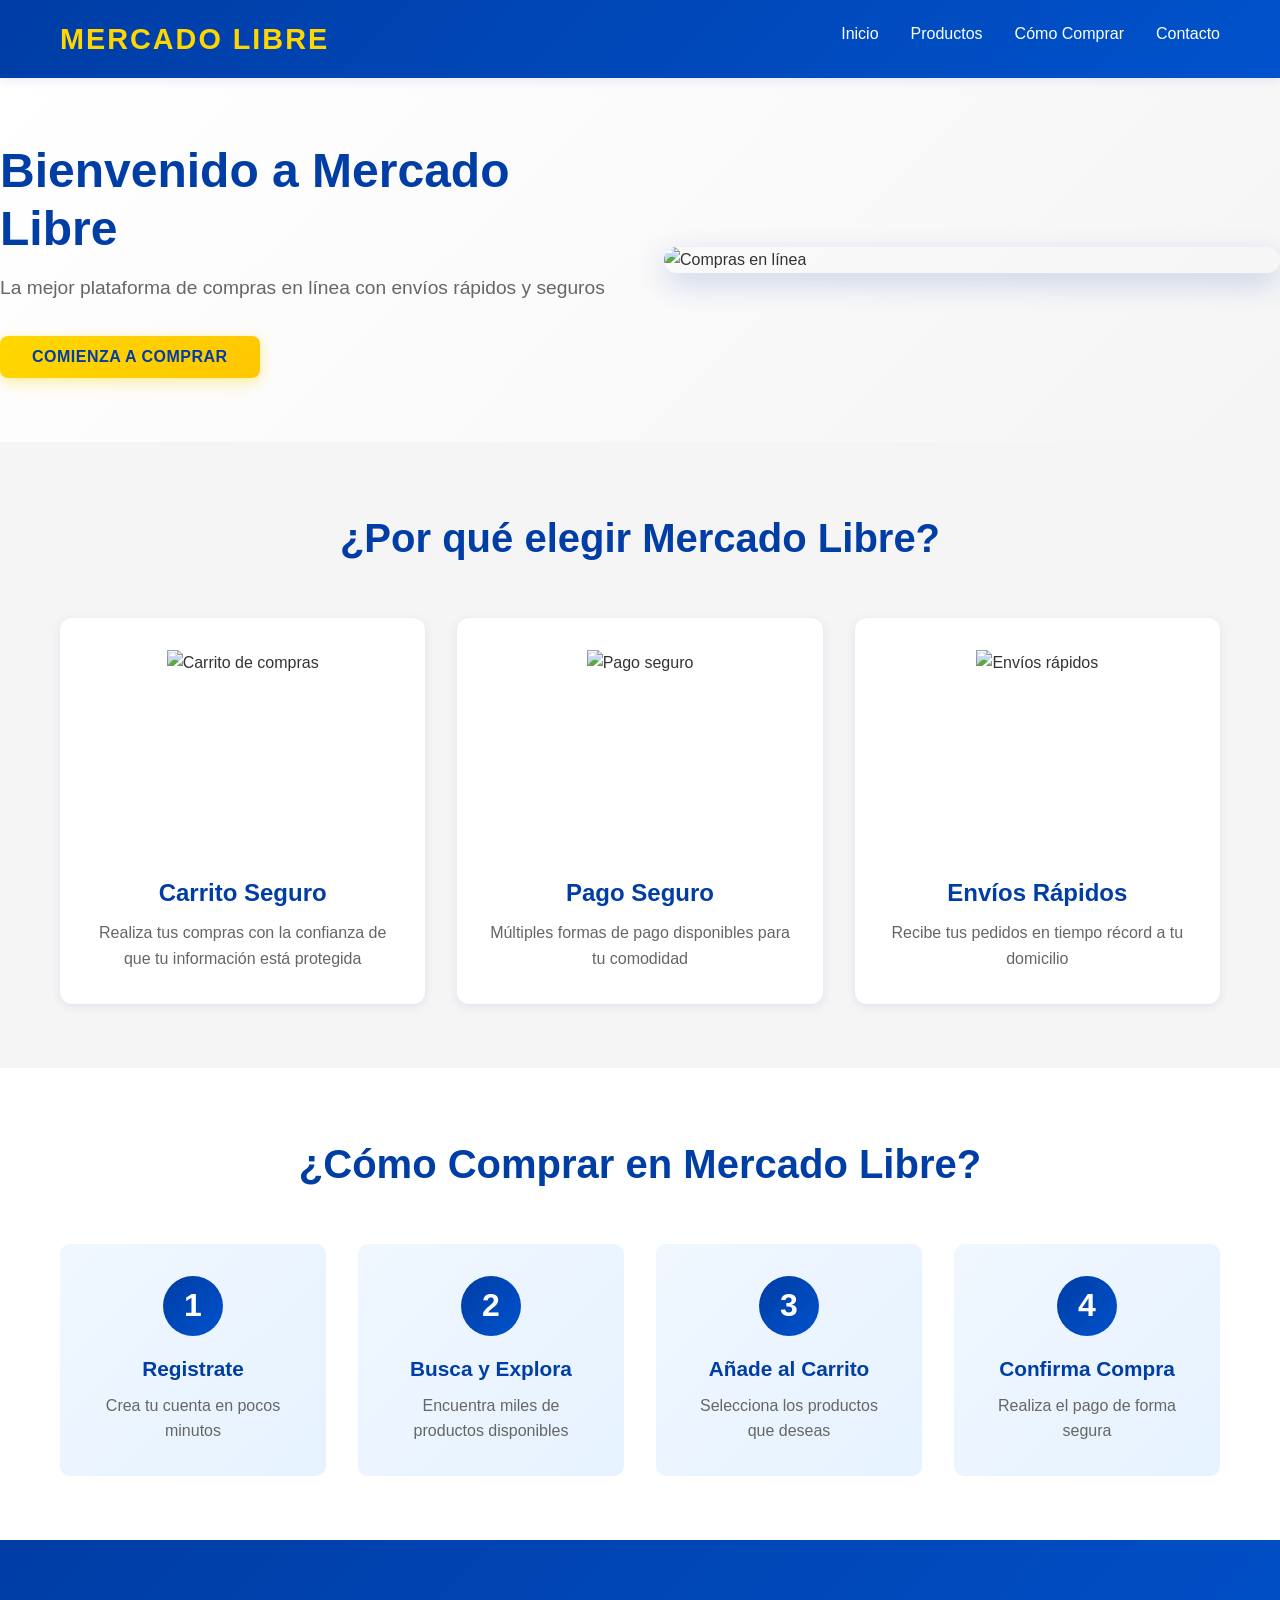
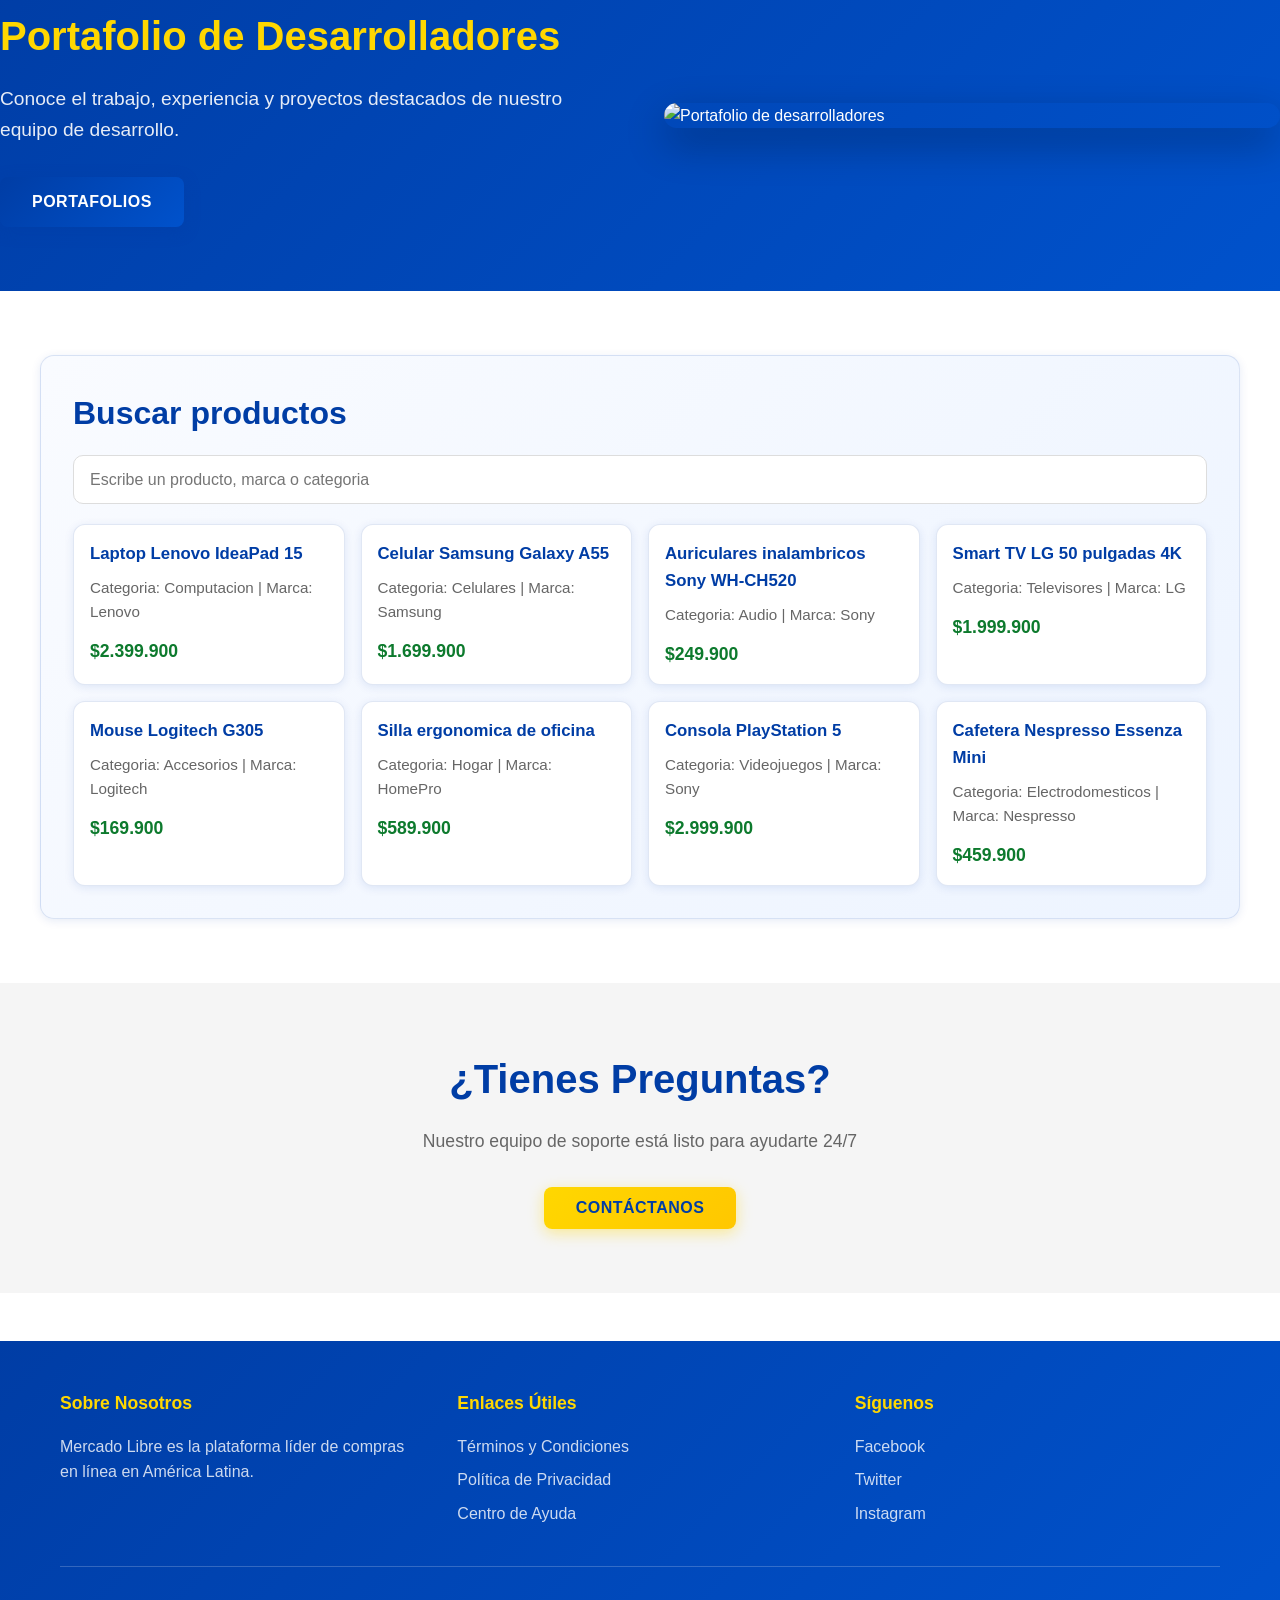
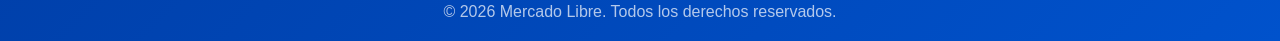
==== commit 4e256e61: "Merge pull request #2 from nicodelgaaado/feature/js-interactions Modificaciones" ====
--- a/index.html
+++ b/index.html
@@ -25,7 +25,7 @@
         <div class="hero-content">
             <h1>Bienvenido a Mercado Libre</h1>
             <p>La mejor plataforma de compras en línea con envíos rápidos y seguros</p>
-            <button class="btn btn-primary">Comienza a Comprar</button>
+            <button id="startShoppingButton" class="btn btn-primary">Comienza a Comprar</button>
         </div>
         <div class="hero-image">
             <img src="img/laptop-shopping-bags-online-shopping-concept.jpg" alt="Compras en línea">
@@ -96,11 +96,24 @@
         <div class="promo-content">
             <h2>Portafolio de Desarrolladores</h2>
             <p>Conoce el trabajo, experiencia y proyectos destacados de nuestro equipo de desarrollo.</p>
-            <a class="btn btn-secondary" href="./portafolios">Portafolios</a>
+            <a class="btn btn-secondary" href="/portafolios">Portafolios</a>
         </div>
         <div class="promo-image">
             <img src="img/add-cart-buy-now-online-commerce-graphic-concept (1).jpg" alt="Portafolio de desarrolladores">
         </div>
+    </section>
+
+    <!-- Buscador de Productos -->
+    <section id="productos-buscador" class="container product-search-section">
+        <h2>Buscar productos</h2>
+        <input
+            type="text"
+            id="productSearchInput"
+            class="product-search-input"
+            placeholder="Escribe un producto, marca o categoria"
+            aria-label="Buscar productos"
+        >
+        <div id="productsContainer" class="products-grid" aria-live="polite"></div>
     </section>
 
     <!-- Contacto -->
@@ -142,6 +155,7 @@
             </div>
         </div>
     </footer>
+    <script src="app.js"></script>
 </body>
 </html>
 
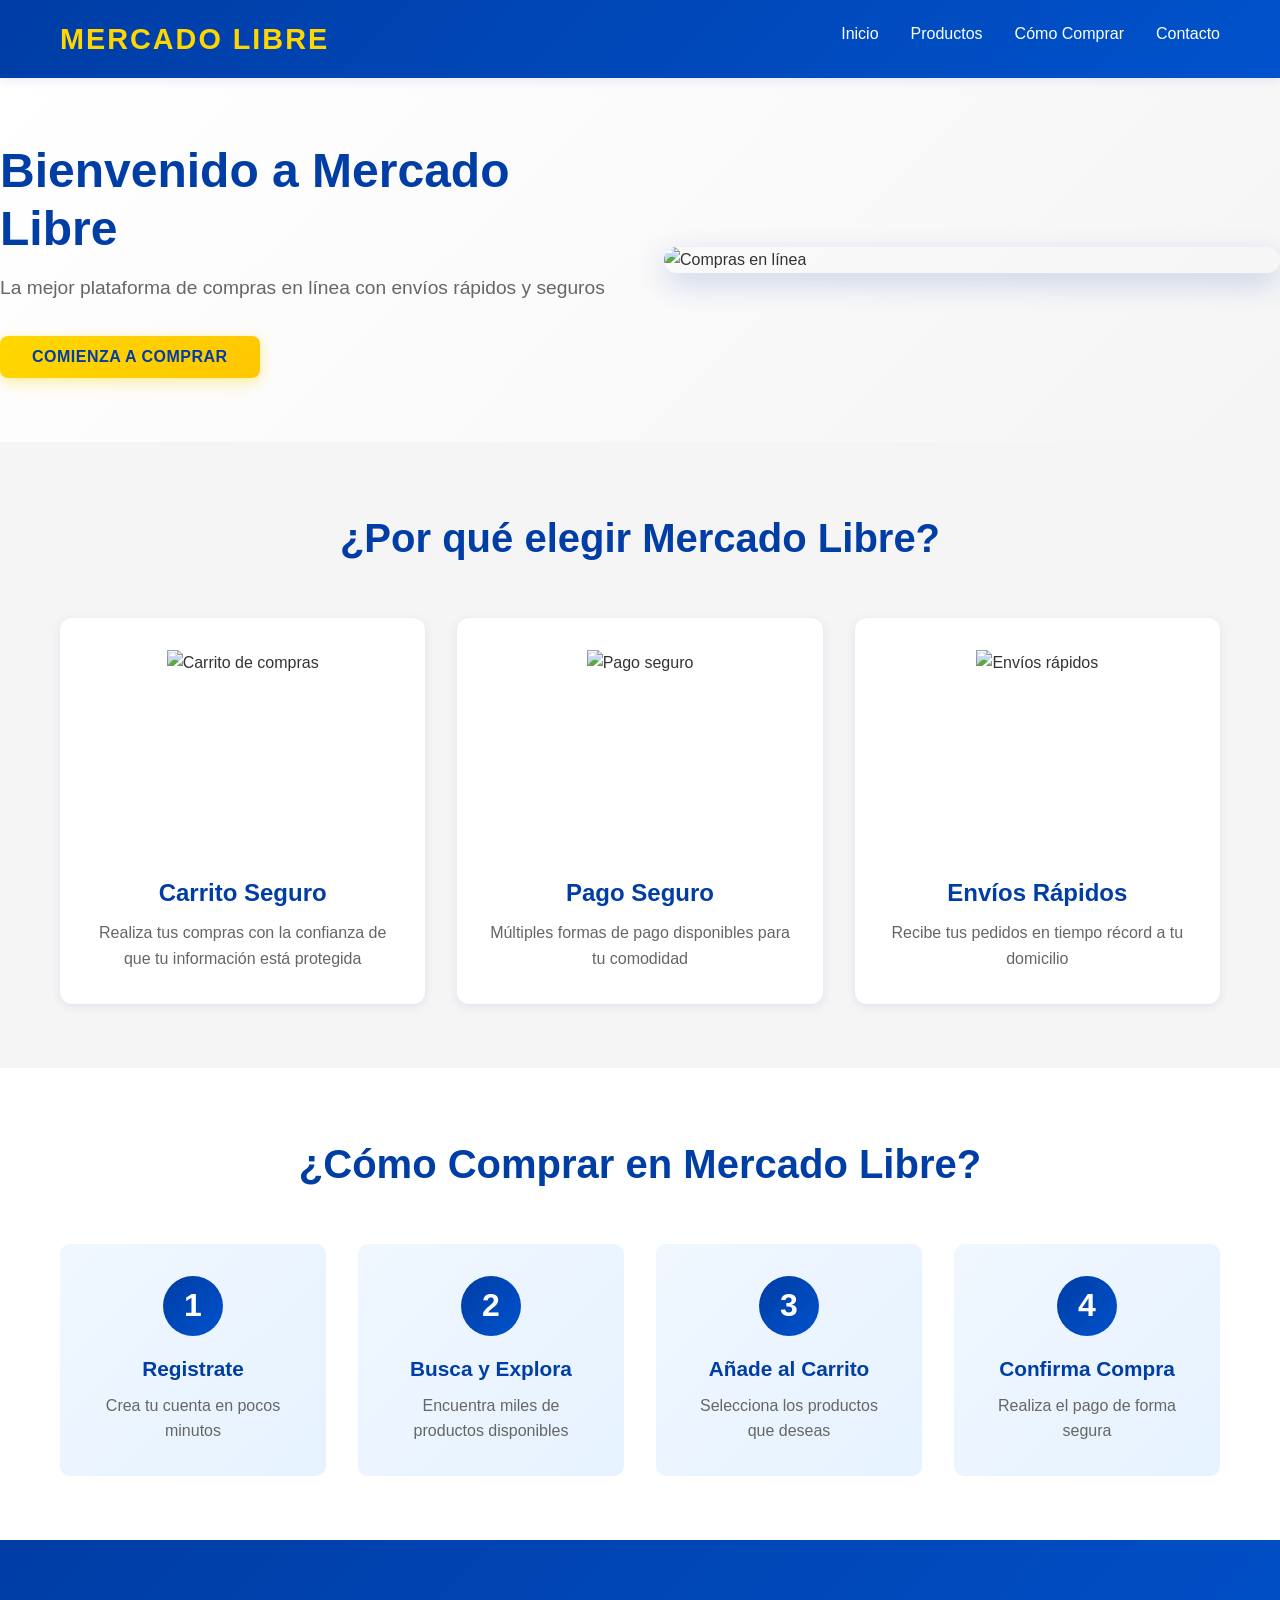
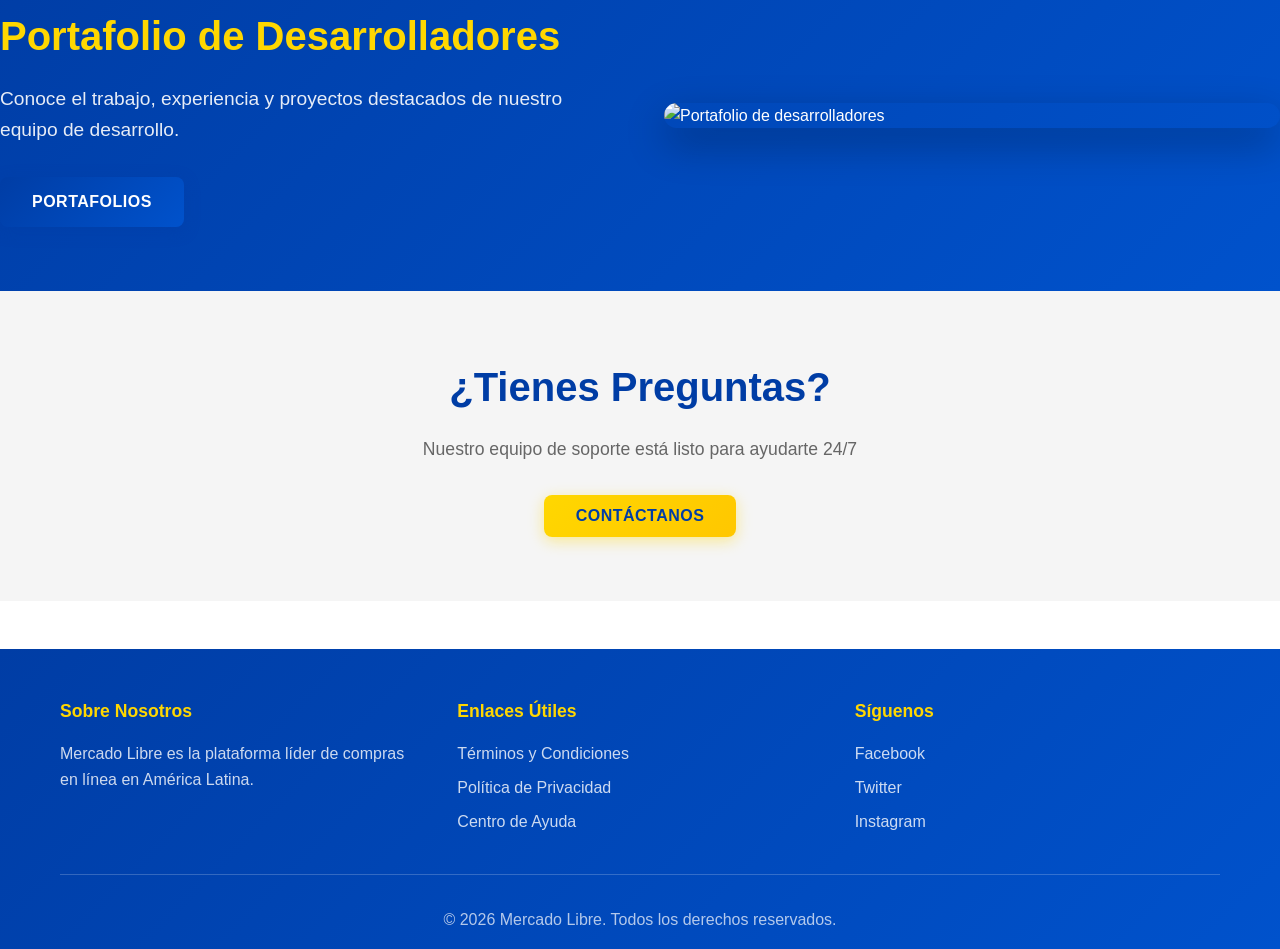
==== commit 9485d7f0: "Merge pull request #3 from nicodelgaaado/feature/dev-portfolio-3 Feature/dev portfolio 3" ====
--- a/index.html
+++ b/index.html
@@ -25,7 +25,7 @@
         <div class="hero-content">
             <h1>Bienvenido a Mercado Libre</h1>
             <p>La mejor plataforma de compras en línea con envíos rápidos y seguros</p>
-            <button id="startShoppingButton" class="btn btn-primary">Comienza a Comprar</button>
+            <button class="btn btn-primary">Comienza a Comprar</button>
         </div>
         <div class="hero-image">
             <img src="img/laptop-shopping-bags-online-shopping-concept.jpg" alt="Compras en línea">
@@ -96,24 +96,11 @@
         <div class="promo-content">
             <h2>Portafolio de Desarrolladores</h2>
             <p>Conoce el trabajo, experiencia y proyectos destacados de nuestro equipo de desarrollo.</p>
-            <a class="btn btn-secondary" href="/portafolios">Portafolios</a>
+            <a class="btn btn-secondary" href="./portafolios">Portafolios</a>
         </div>
         <div class="promo-image">
             <img src="img/add-cart-buy-now-online-commerce-graphic-concept (1).jpg" alt="Portafolio de desarrolladores">
         </div>
-    </section>
-
-    <!-- Buscador de Productos -->
-    <section id="productos-buscador" class="container product-search-section">
-        <h2>Buscar productos</h2>
-        <input
-            type="text"
-            id="productSearchInput"
-            class="product-search-input"
-            placeholder="Escribe un producto, marca o categoria"
-            aria-label="Buscar productos"
-        >
-        <div id="productsContainer" class="products-grid" aria-live="polite"></div>
     </section>
 
     <!-- Contacto -->
@@ -155,7 +142,6 @@
             </div>
         </div>
     </footer>
-    <script src="app.js"></script>
 </body>
 </html>
 
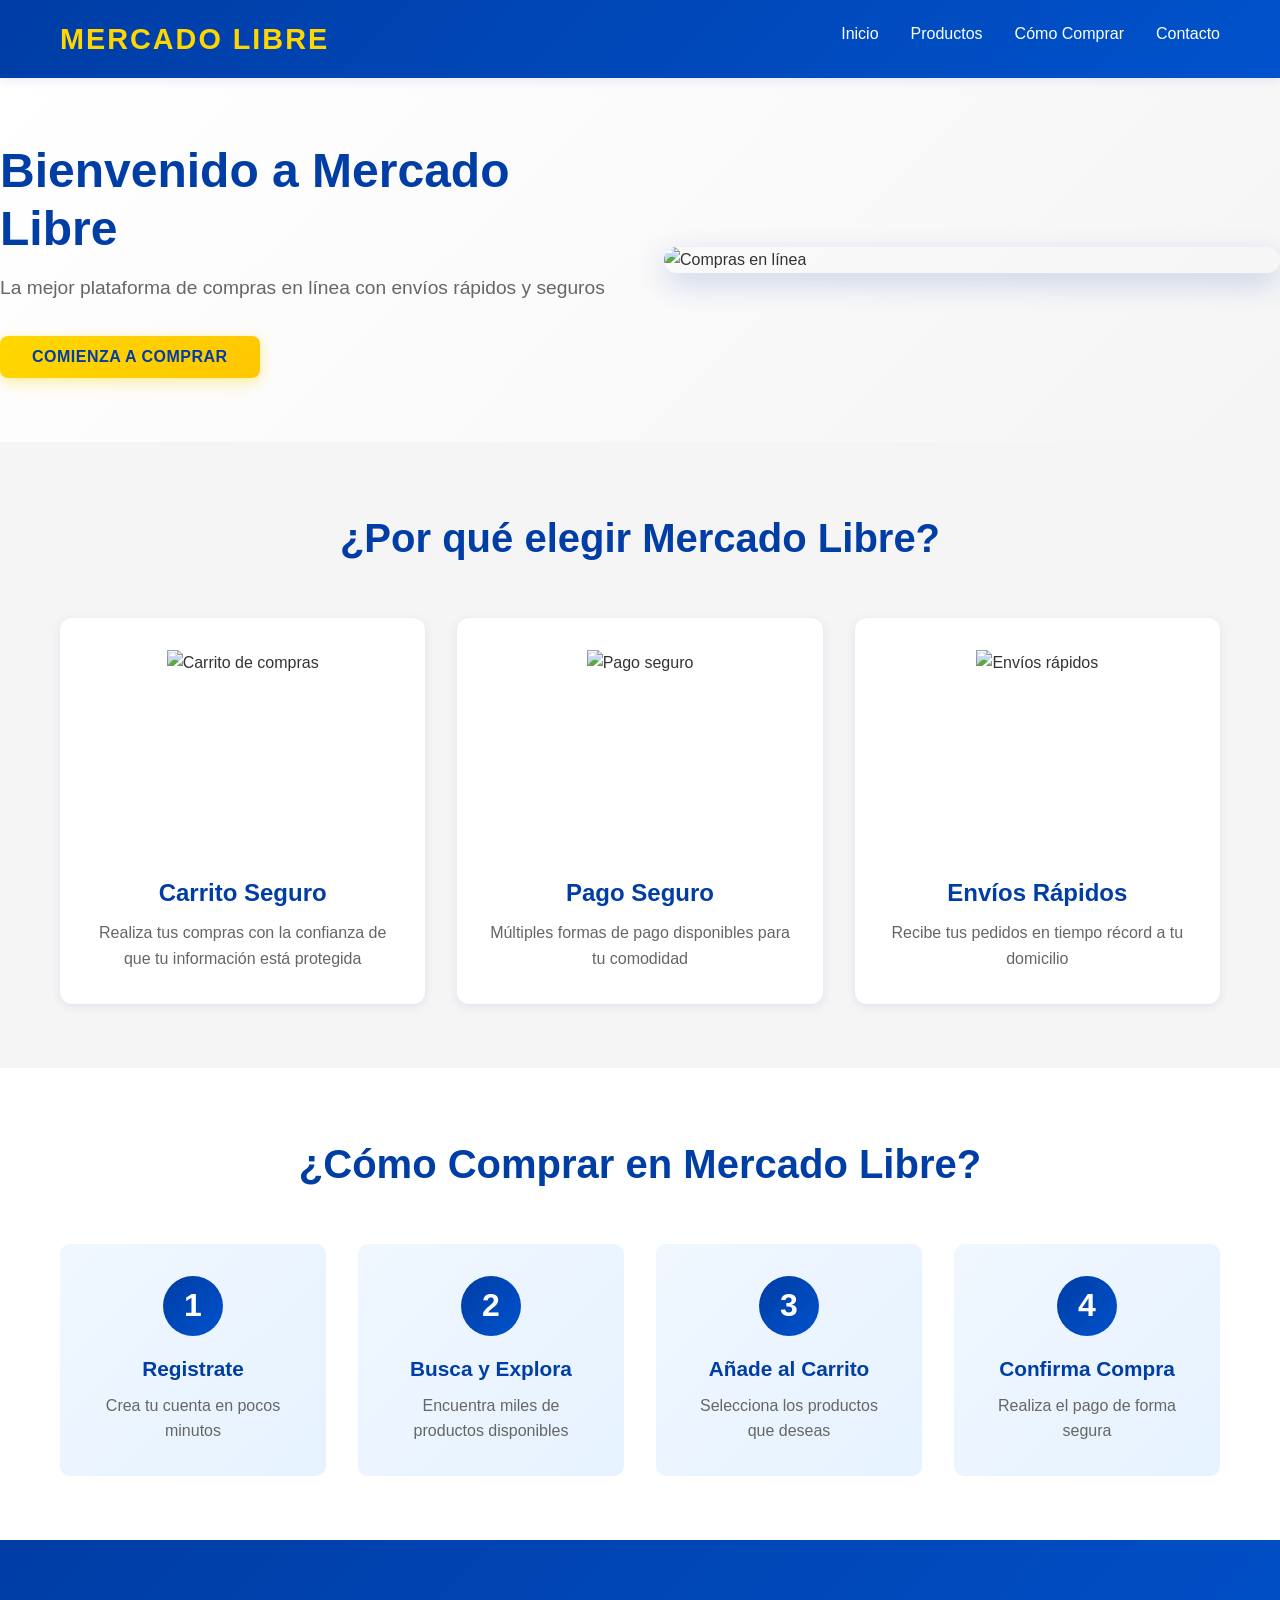
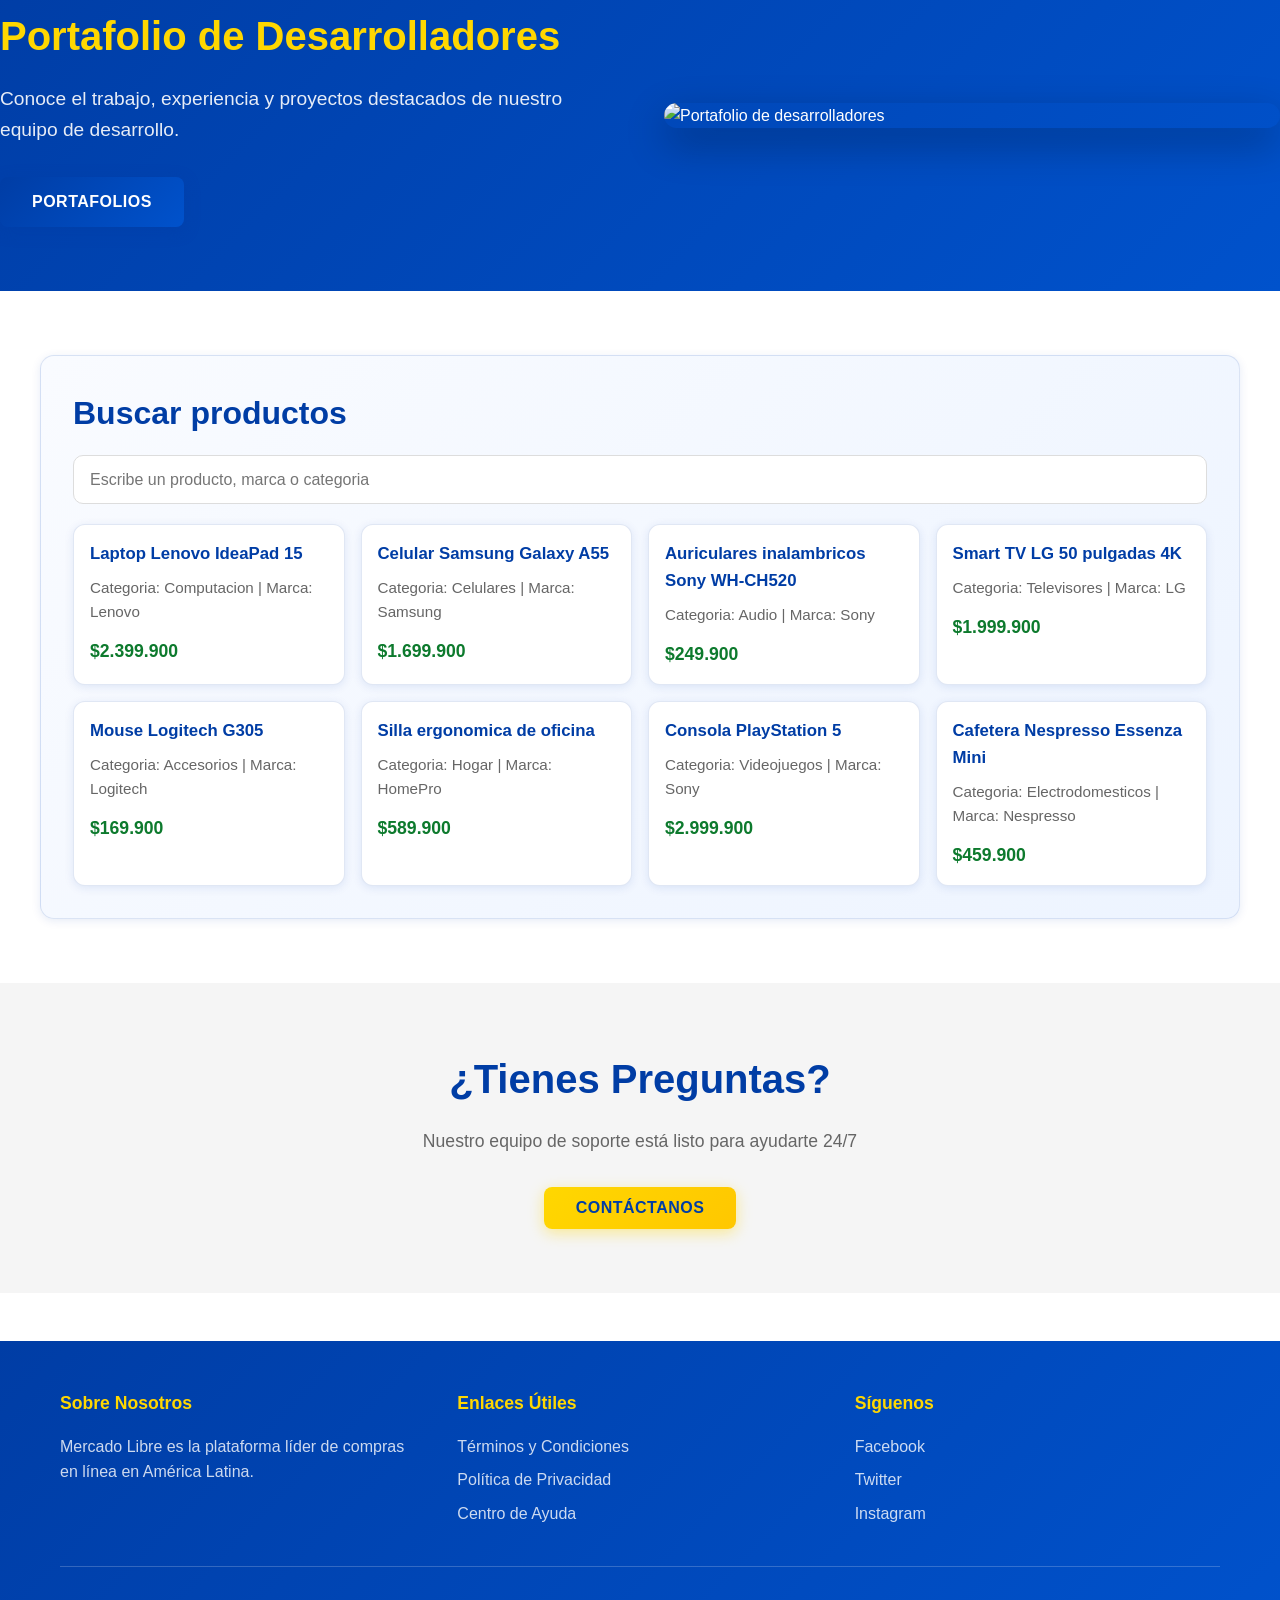
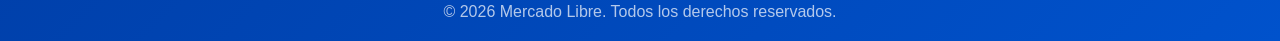
==== commit 6e85a33d: "Merge branch 'main' of https://github.com/nicodelgaaado/Mercado-Libre into feature/dev-portfolio-2" ====
--- a/index.html
+++ b/index.html
@@ -25,7 +25,7 @@
         <div class="hero-content">
             <h1>Bienvenido a Mercado Libre</h1>
             <p>La mejor plataforma de compras en línea con envíos rápidos y seguros</p>
-            <button class="btn btn-primary">Comienza a Comprar</button>
+            <button id="startShoppingButton" class="btn btn-primary">Comienza a Comprar</button>
         </div>
         <div class="hero-image">
             <img src="img/laptop-shopping-bags-online-shopping-concept.jpg" alt="Compras en línea">
@@ -103,6 +103,19 @@
         </div>
     </section>
 
+    <!-- Buscador de Productos -->
+    <section id="productos-buscador" class="container product-search-section">
+        <h2>Buscar productos</h2>
+        <input
+            type="text"
+            id="productSearchInput"
+            class="product-search-input"
+            placeholder="Escribe un producto, marca o categoria"
+            aria-label="Buscar productos"
+        >
+        <div id="productsContainer" class="products-grid" aria-live="polite"></div>
+    </section>
+
     <!-- Contacto -->
     <section id="contacto" class="contact">
         <div class="container">
@@ -142,6 +155,7 @@
             </div>
         </div>
     </footer>
+    <script src="app.js"></script>
 </body>
 </html>
 
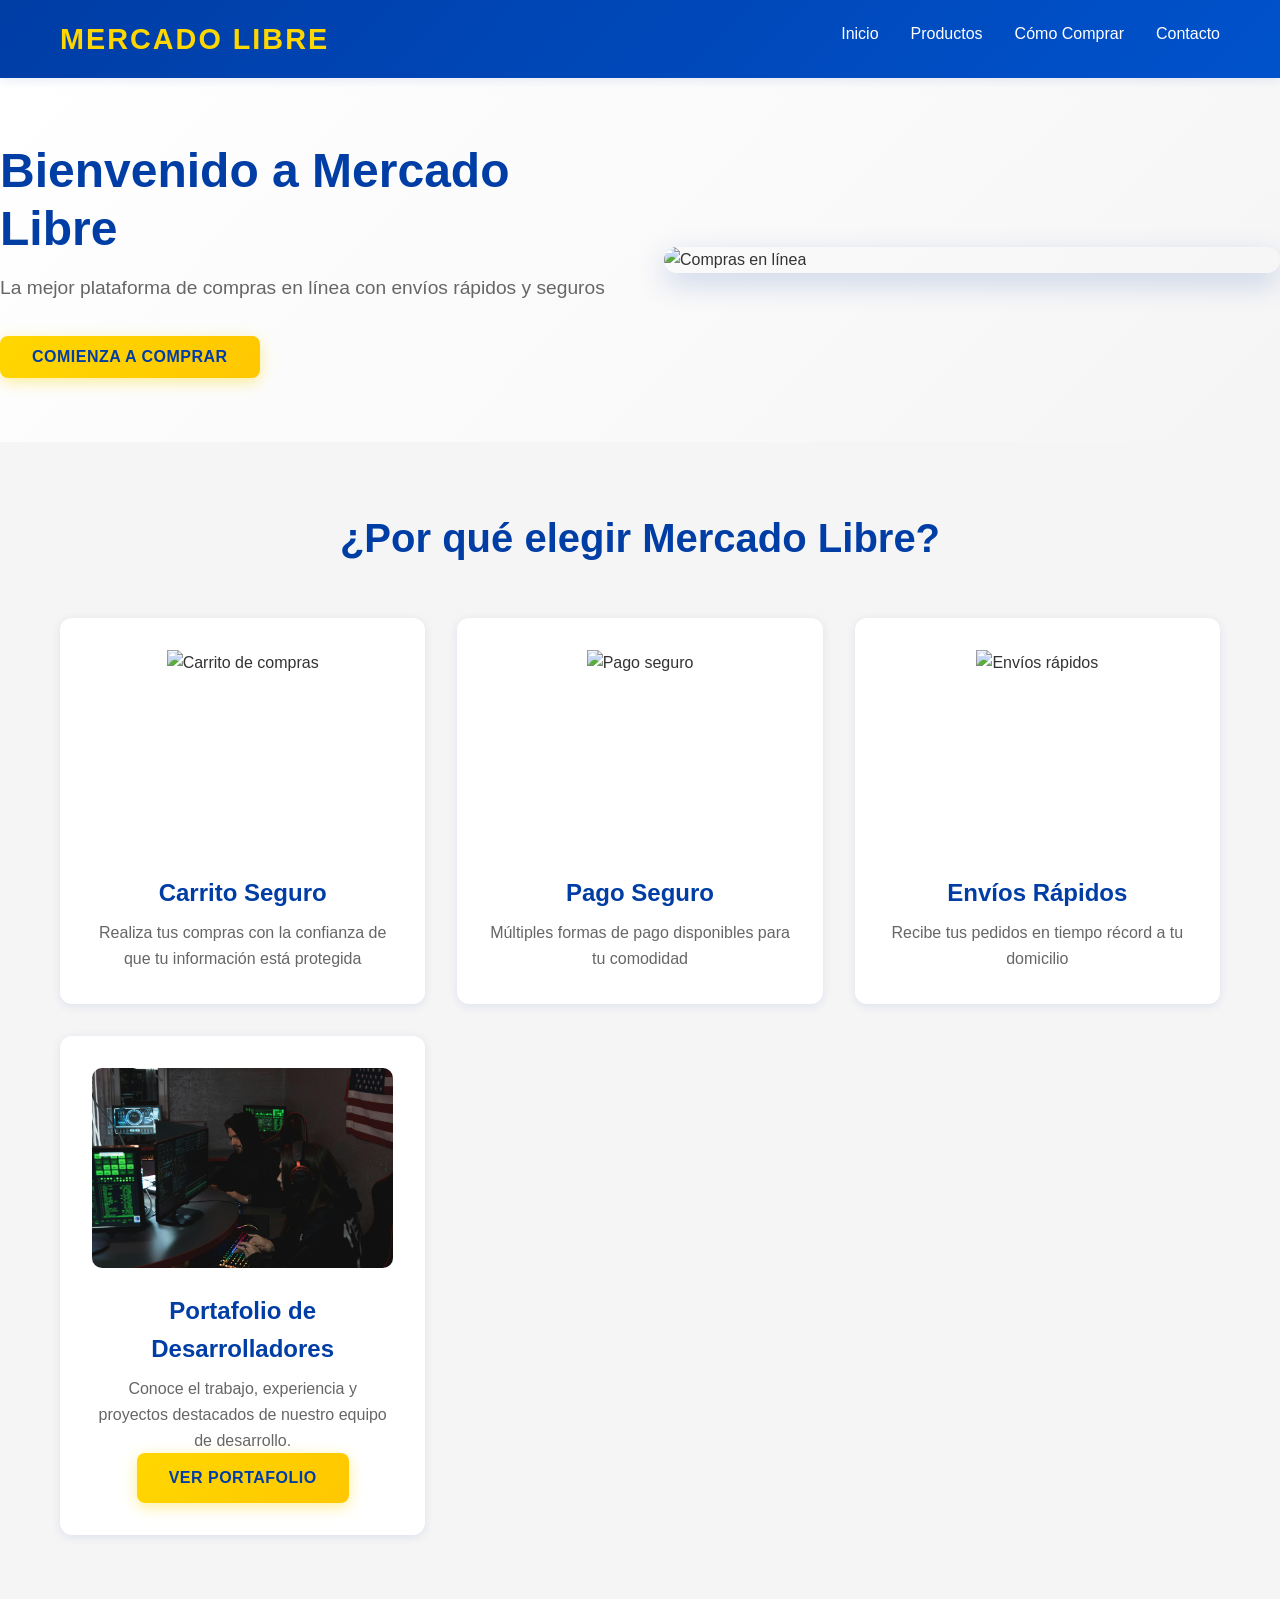
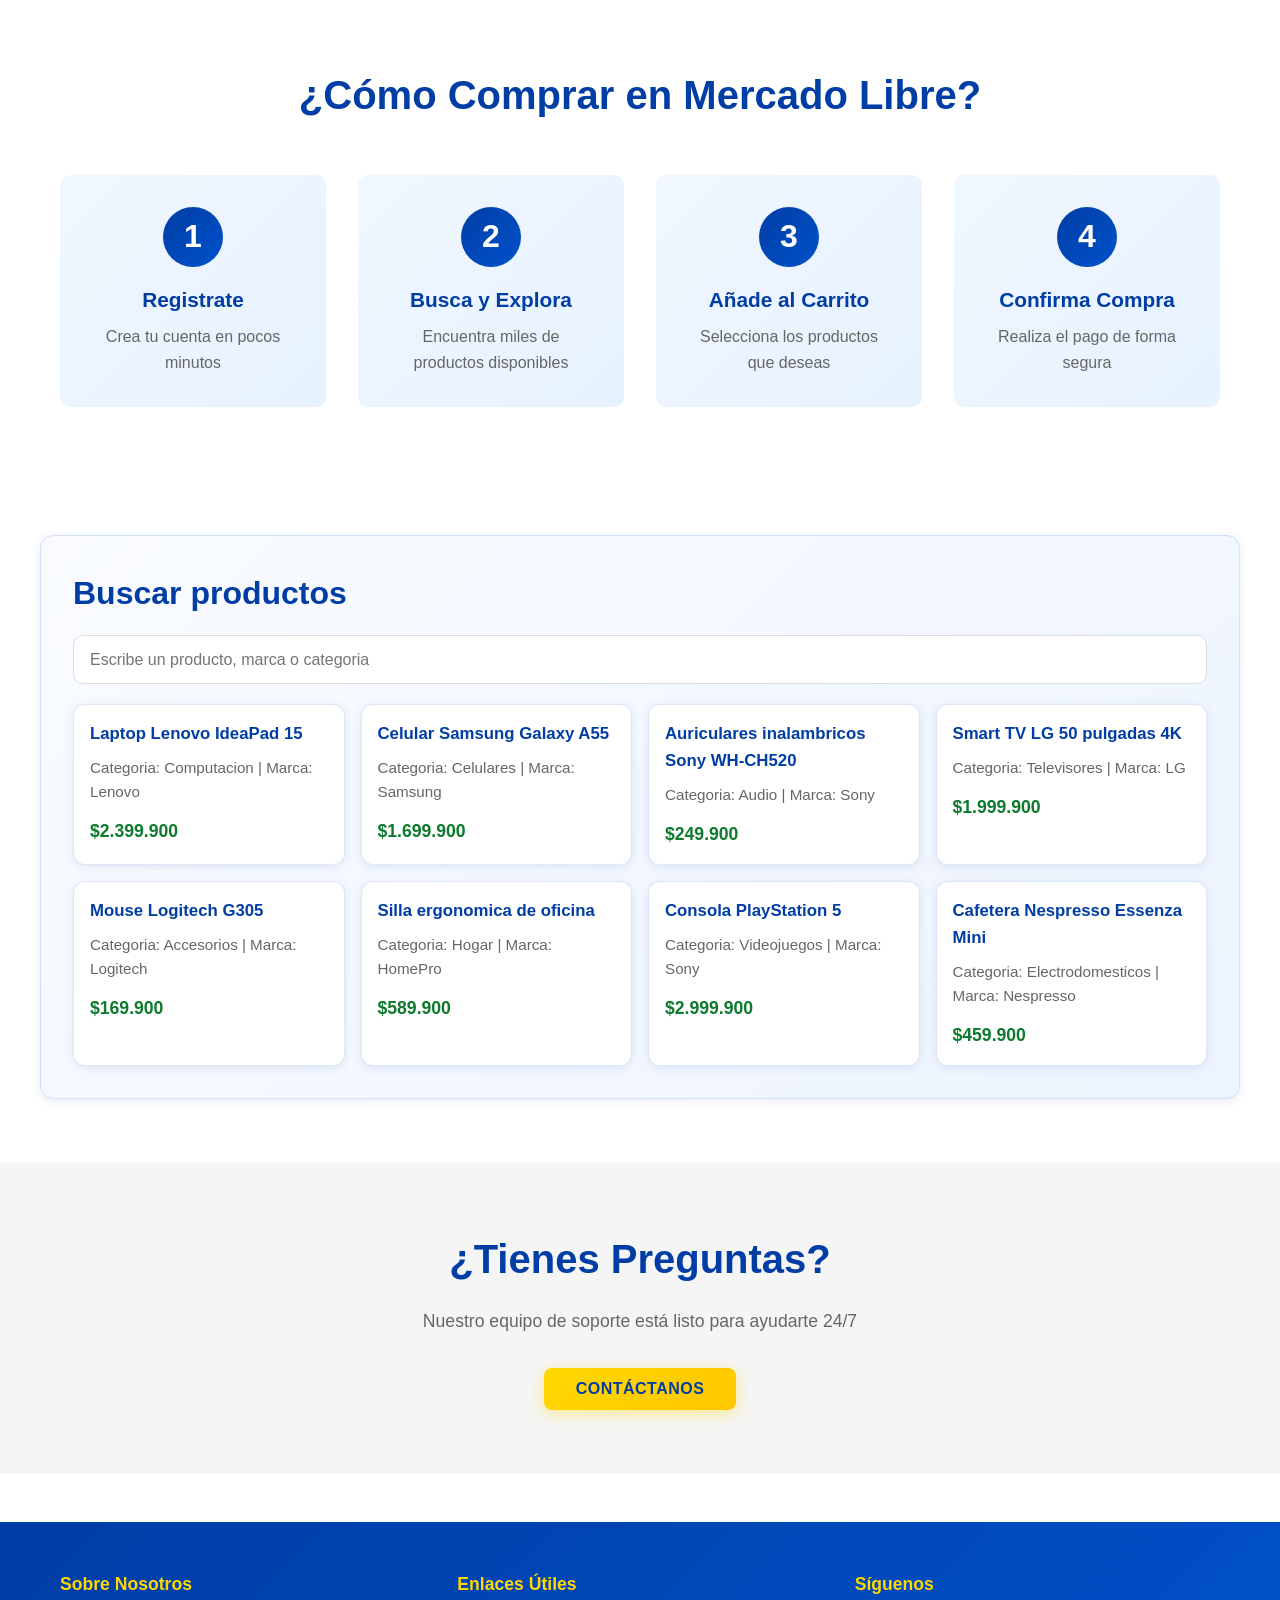
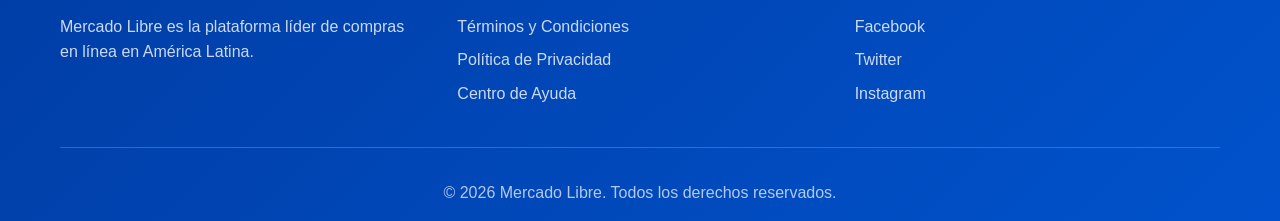
==== commit 31258f5d: "fotos portafolio cambio de lugar" ====
--- a/index.html
+++ b/index.html
@@ -58,6 +58,14 @@
                     <h3>Envíos Rápidos</h3>
                     <p>Recibe tus pedidos en tiempo récord a tu domicilio</p>
                 </div>
+                <div class="feature-card">
+                    <div class="feature-image">
+                        <img src="img/pexels-tima-miroshnichenko-5380611 (1) (1).jpg" alt="Portafolio de desarrolladores">
+                    </div>
+                    <h3>Portafolio de Desarrolladores</h3>
+                    <p>Conoce el trabajo, experiencia y proyectos destacados de nuestro equipo de desarrollo.</p>
+                    <a class="btn btn-primary" href="./portafolios">Ver Portafolio</a>
+                </div>
             </div>
         </div>
     </section>
@@ -88,18 +96,6 @@
                     <p>Realiza el pago de forma segura</p>
                 </div>
             </div>
-        </div>
-    </section>
-
-    <!-- Sección Destacada -->
-    <section id="productos" class="promo">
-        <div class="promo-content">
-            <h2>Portafolio de Desarrolladores</h2>
-            <p>Conoce el trabajo, experiencia y proyectos destacados de nuestro equipo de desarrollo.</p>
-            <a class="btn btn-secondary" href="./portafolios">Portafolios</a>
-        </div>
-        <div class="promo-image">
-            <img src="img/add-cart-buy-now-online-commerce-graphic-concept (1).jpg" alt="Portafolio de desarrolladores">
         </div>
     </section>
 
--- a/styles.css
+++ b/styles.css
@@ -146,19 +146,21 @@
 }
 
 .btn-primary:hover {
+    background: linear-gradient(135deg, #E5C100, #D4B800);
     transform: translateY(-2px);
     box-shadow: 0 6px 20px rgba(255, 215, 0, 0.6);
 }
 
 .btn-secondary {
-    background: linear-gradient(135deg, var(--secondary-color), #0052cc);
+    background: linear-gradient(135deg, var(--secondary-color), #004BB5);
     color: white;
-    box-shadow: 0 4px 15px rgba(0, 61, 165, 0.4);
+    box-shadow: 0 4px 15px rgba(255, 215, 0, 0.6);
 }
 
 .btn-secondary:hover {
+    background: linear-gradient(135deg, #002D80, #003DA5);
     transform: translateY(-2px);
-    box-shadow: 0 6px 20px rgba(0, 61, 165, 0.6);
+    box-shadow: 0 6px 20px rgba(255, 215, 0, 0.6);
 }
 
 /* ==========================================
